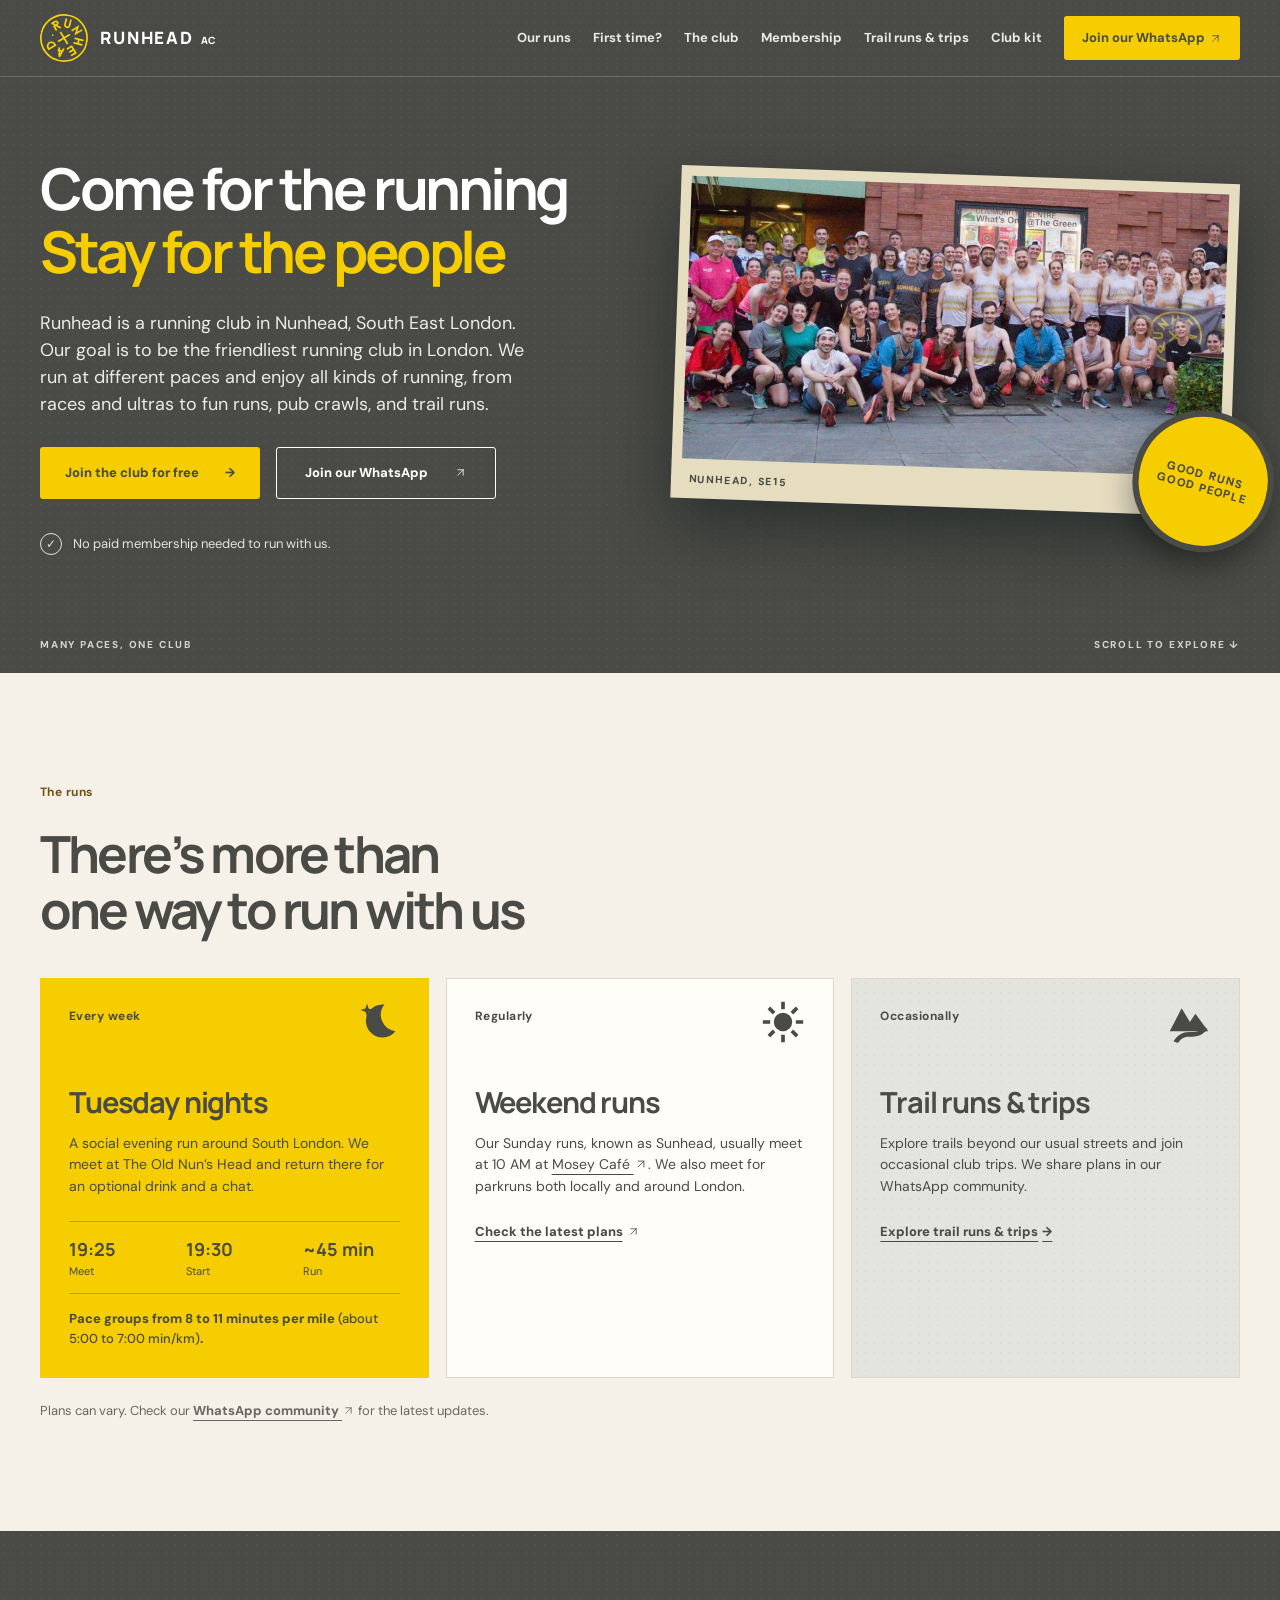
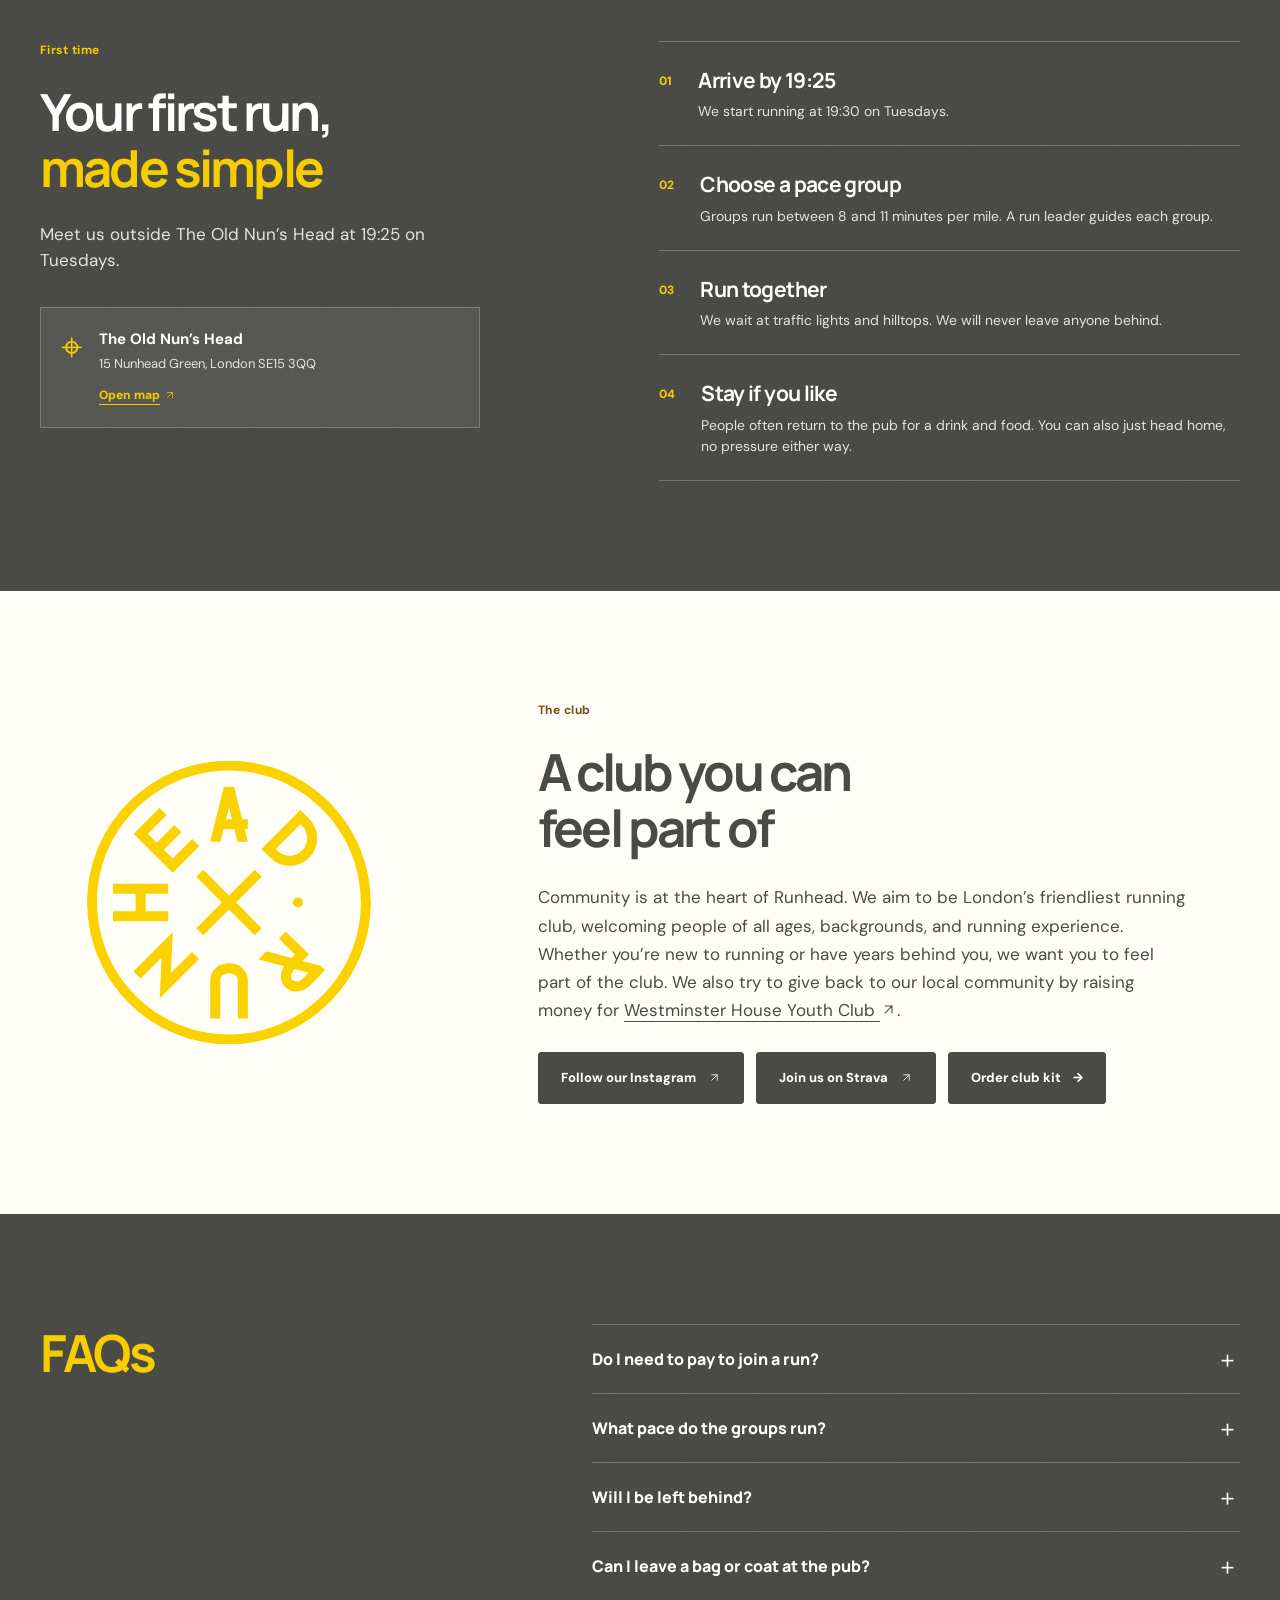
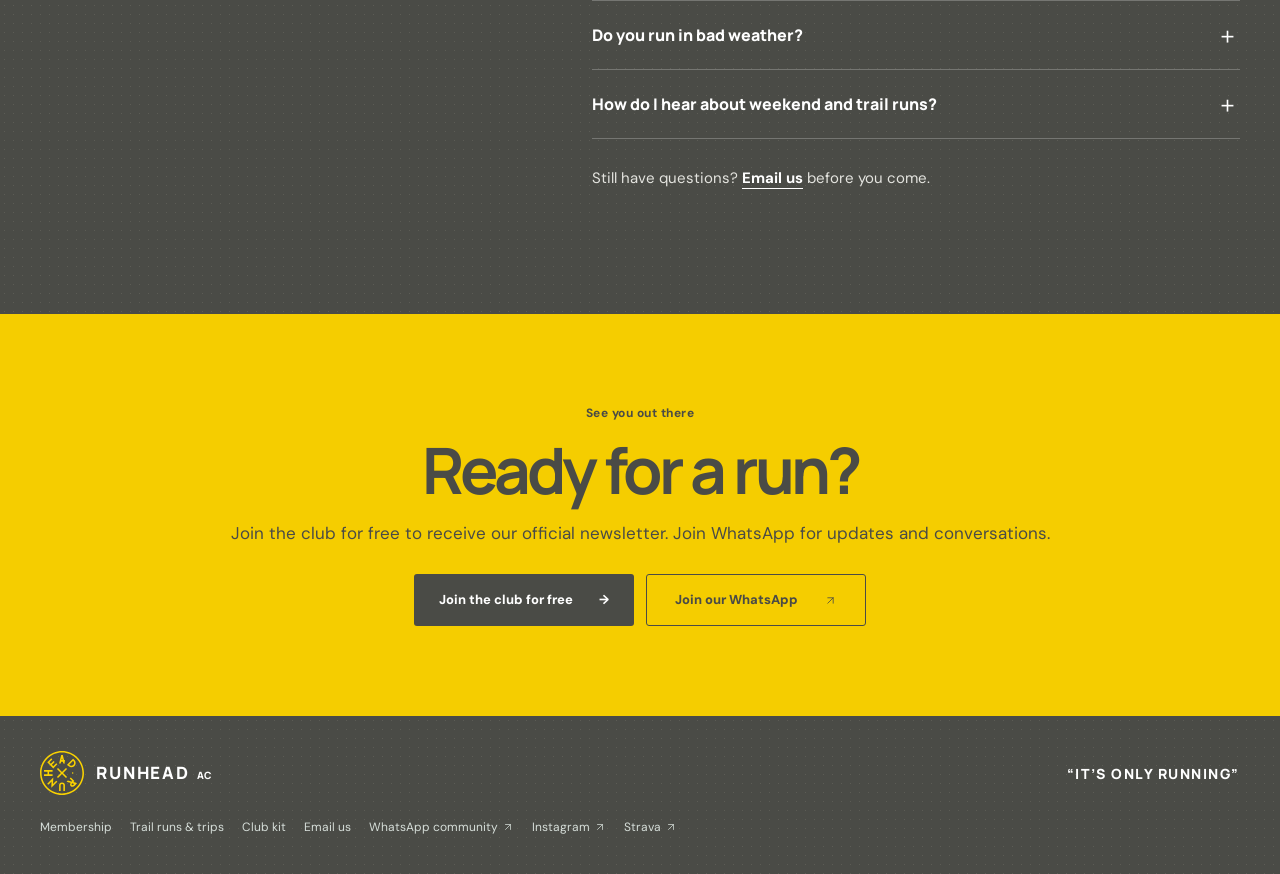
==== index.html @ 41f7053a "Refine club layout, logo and run details" ====
<!doctype html>
<html lang="en">
<head>
  <meta charset="utf-8">
  <meta name="viewport" content="width=device-width, initial-scale=1">
  <meta name="theme-color" content="#4a4b46">
  <meta name="description" content="Runhead is a community focused running club in Nunhead, South East London. Join our free Tuesday runs, weekend runs and trail outings.">
  <link rel="canonical" href="https://runheadac.com/">
  <meta property="og:type" content="website">
  <meta property="og:site_name" content="Runhead AC">
  <meta property="og:locale" content="en_GB">
  <meta property="og:title" content="Runhead AC | South East London&#x27;s friendliest run club based in Nunhead, SE15">
  <meta property="og:description" content="Runhead is a community focused running club in Nunhead, South East London. Join our free Tuesday runs, weekend runs and trail outings.">
  <meta property="og:url" content="https://runheadac.com/">
  <meta property="og:image" content="https://runheadac.com/assets/runhead-group-cropped.jpg">
  <meta property="og:image:type" content="image/jpeg">
  <meta property="og:image:width" content="934">
  <meta property="og:image:height" content="700">
  <meta property="og:image:alt" content="Runhead members gathered outside after a club run">
  <link rel="icon" href="assets/runhead-logo.svg" type="image/svg+xml">
  <title>Runhead AC | South East London&#x27;s friendliest run club based in Nunhead, SE15</title>
  <link rel="stylesheet" href="styles.css?v=20261106-brand-layout">
  <script type="application/ld+json">
{
  "@context": "https://schema.org",
  "@type": "SportsOrganization",
  "@id": "https://runheadac.com/#organization",
  "name": "Runhead AC",
  "url": "https://runheadac.com/",
  "logo": "https://runheadac.com/assets/runhead-logo.svg",
  "description": "A community running club based in Nunhead, South East London.",
  "sport": "Running",
  "email": "runhead.ac@gmail.com",
  "sameAs": [
    "https://www.instagram.com/runhead.ac/"
  ]
}
  </script>
</head>
<body>
  <a class="skip-link" href="#main">Skip to content</a>
  <header class="site-header">
    <div class="wrap header-inner">
      <a class="brand" href="#top" aria-label="Runhead AC, back to top"><img class="brand-logo" src="assets/runhead-logo.svg" width="414" height="414" alt=""><span class="brand-name">RUNHEAD <small>AC</small></span></a>
      <button class="menu-toggle" type="button" aria-expanded="false" aria-controls="site-nav">Menu <span aria-hidden="true">☰</span></button>
      <nav class="site-nav" id="site-nav" aria-label="Main navigation"><a href="#runs">Our runs</a><a href="#first-run">First time?</a><a href="#about">The club</a><a href="membership.html">Membership</a><a href="trips.html">Trail runs &amp; trips</a><a href="kit.html">Club kit</a><a class="nav-join" href="https://chat.whatsapp.com/BqRPLCBTQV6JIAlbYKexhO" target="_blank" rel="noopener noreferrer">Join our WhatsApp <svg class="external-arrow" viewBox="0 0 24 24" aria-hidden="true" focusable="false"><path d="M7 17 17 7M7 7h10v10"/></svg></a></nav>
    </div>
  </header>

  <main id="main" tabindex="-1">
    <section class="hero" id="top" aria-labelledby="hero-title">
      <div class="hero-grain" aria-hidden="true"></div>
      <div class="wrap hero-grid">
        <div class="hero-copy">

          <h1 id="hero-title">Come for the running<br><em>Stay for the people</em></h1>
          <p class="hero-intro">Runhead is a running club in Nunhead, South East London. Our goal is to be the friendliest running club in London. We run at different paces and enjoy all kinds of running, from races and ultras to fun runs, pub crawls, and trail runs.</p>
          <div class="hero-actions"><a class="button button-yellow" href="membership.html">Join the club for free <span aria-hidden="true">→</span></a><a class="button button-light-outline" href="https://chat.whatsapp.com/BqRPLCBTQV6JIAlbYKexhO" target="_blank" rel="noopener noreferrer">Join our WhatsApp <svg class="external-arrow" viewBox="0 0 24 24" aria-hidden="true" focusable="false"><path d="M7 17 17 7M7 7h10v10"/></svg></a></div>
          <div class="hero-note"><span class="note-icon" aria-hidden="true">✓</span><span>No paid membership needed to run with us.</span></div>
        </div>
        <div class="hero-visual">
          <div class="photo-frame"><img src="assets/runhead-group-cropped.jpg" alt="Runhead members gathered outside after a club run" width="934" height="700"><span class="photo-caption">NUNHEAD, SE15</span></div>
          <div class="round-stamp" aria-hidden="true"><span>GOOD RUNS<br>GOOD PEOPLE</span></div>
        </div>
      </div>
      <div class="hero-bottom wrap"><span>MANY PACES, ONE CLUB</span><span>SCROLL TO EXPLORE <span aria-hidden="true">↓</span></span></div>
    </section>

    <section class="runs section" id="runs" aria-labelledby="runs-title">
      <div class="wrap">
        <div class="section-heading"><div><p class="eyebrow dark-eyebrow section-label">The runs</p><h2 id="runs-title">There’s more than<br><em>one way to run with us</em></h2></div></div>
        <div class="run-grid">
          <article class="run-card regular" id="tuesday"><span class="card-number">Every week</span><div class="card-symbol" aria-hidden="true"><svg viewBox="0 0 48 48"><path d="M31 5A18 18 0 1 0 43 34a18 18 0 0 1-12-29Z"/><path d="m12 4 1.7 5.3L19 11l-5.3 1.7L12 18l-1.7-5.3L5 11l5.3-1.7Z"/></svg></div><h3>Tuesday nights</h3><p>A social evening run around South London. We meet at The Old Nun’s Head and return there for an optional drink and a chat.</p><div class="fact-grid"><div><strong>19:25</strong><span>Meet</span></div><div><strong>19:30</strong><span>Start</span></div><div><strong>~45 min</strong><span>Run</span></div></div><p class="card-detail">Pace groups from 8 to 11 minutes per mile <span>(about 5:00 to 7:00 min/km)</span>.</p></article>
          <article class="run-card occasional"><span class="card-number">Regularly</span><div class="card-symbol" aria-hidden="true"><svg viewBox="0 0 48 48"><circle cx="24" cy="24" r="10"/><path d="M22 2h4v8h-4zM22 38h4v8h-4zM2 22h8v4H2zM38 22h8v4h-8zM7.2 10l2.8-2.8 5.7 5.7-2.8 2.8zM32.3 35.1l2.8-2.8 5.7 5.7-2.8 2.8zM7.2 38l5.7-5.7 2.8 2.8-5.7 5.7zM32.3 12.9 38 7.2l2.8 2.8-5.7 5.7z"/></svg></div><h3>Weekend runs</h3><p>Our Sunday runs, known as Sunhead, usually meet at 10 AM at <a class="community-link" href="https://www.moseycafe.co.uk/" target="_blank" rel="noopener noreferrer">Mosey Café <svg class="external-arrow" viewBox="0 0 24 24" aria-hidden="true" focusable="false"><path d="M7 17 17 7M7 7h10v10"/></svg></a>. We also meet for parkruns both locally and around London.</p><a class="text-link dark-link" href="https://chat.whatsapp.com/BqRPLCBTQV6JIAlbYKexhO" target="_blank" rel="noopener noreferrer">Check the latest plans <svg class="external-arrow" viewBox="0 0 24 24" aria-hidden="true" focusable="false"><path d="M7 17 17 7M7 7h10v10"/></svg></a></article>
          <article class="run-card occasional trail"><span class="card-number">Occasionally</span><div class="card-symbol" aria-hidden="true"><svg viewBox="0 0 48 48"><path d="M3 34 16 9l9 15 6-9 14 19H3Z"/><path d="M7 45c5-7 10-10 17-10h4c5 0 9-2 13-6l3 3c-4 5-9 8-16 8h-4c-5 0-9 2-12 7Z"/></svg></div><h3>Trail runs &amp; trips</h3><p>Explore trails beyond our usual streets and join occasional club trips. We share plans in our WhatsApp community.</p><a class="text-link dark-link trips-card-link" href="trips.html">Explore trail runs &amp; trips <span aria-hidden="true">→</span></a></article>
        </div>
        <p class="runs-note">Plans can vary. Check our <a href="https://chat.whatsapp.com/BqRPLCBTQV6JIAlbYKexhO" target="_blank" rel="noopener noreferrer">WhatsApp community <svg class="external-arrow" viewBox="0 0 24 24" aria-hidden="true" focusable="false"><path d="M7 17 17 7M7 7h10v10"/></svg></a> for the latest updates.</p>
      </div>
    </section>

    <section class="first section" id="first-run" aria-labelledby="first-title">
      <div class="wrap first-grid">
        <div class="first-intro"><p class="eyebrow section-label">First time</p><h2 id="first-title">Your first run,<br><em>made simple</em></h2><p>Meet us outside The Old Nun’s Head at 19:25 on Tuesdays.</p><div class="place-card"><span class="place-pin" aria-hidden="true">⌖</span><div><strong>The Old Nun’s Head</strong><span>15 Nunhead Green, London SE15 3QQ</span><a href="https://www.google.com/maps/search/?api=1&query=The+Old+Nuns+Head+15+Nunhead+Green+London+SE15+3QQ" target="_blank" rel="noopener noreferrer">Open map <svg class="external-arrow" viewBox="0 0 24 24" aria-hidden="true" focusable="false"><path d="M7 17 17 7M7 7h10v10"/></svg></a></div></div></div>
        <div class="first-steps"><div class="step"><span>01</span><div><h3>Arrive by 19:25</h3><p>We start running at 19:30 on Tuesdays.</p></div></div><div class="step"><span>02</span><div><h3>Choose a pace group</h3><p>Groups run between 8 and 11 minutes per mile. A run leader guides each group.</p></div></div><div class="step"><span>03</span><div><h3>Run together</h3><p>We wait at traffic lights and hilltops. We will never leave anyone behind.</p></div></div><div class="step"><span>04</span><div><h3>Stay if you like</h3><p>People often return to the pub for a drink and food. You can also just head home, no pressure either way.</p></div></div></div>
      </div>
    </section>

    <section class="about section" id="about" aria-labelledby="about-title"><div class="wrap about-grid"><img class="about-logo" src="assets/runhead-logo.svg" width="414" height="414" alt="Runhead AC logo"><div><p class="eyebrow section-label">The club</p><h2 id="about-title">A club you can<br><em>feel part of</em></h2><p>Community is at the heart of Runhead. We aim to be London’s friendliest running club, welcoming people of all ages, backgrounds, and running experience. Whether you’re new to running or have years behind you, we want you to feel part of the club. We also try to give back to our local community by raising money for <a class="community-link" href="https://whyc.co.uk/" target="_blank" rel="noopener noreferrer">Westminster House Youth Club <svg class="external-arrow" viewBox="0 0 24 24" aria-hidden="true" focusable="false"><path d="M7 17 17 7M7 7h10v10"/></svg></a>.</p><div class="about-actions"><a class="button button-outline" href="https://www.instagram.com/runhead.ac/" target="_blank" rel="noopener noreferrer">Follow our Instagram <svg class="external-arrow" viewBox="0 0 24 24" aria-hidden="true" focusable="false"><path d="M7 17 17 7M7 7h10v10"/></svg></a><a class="button button-outline" href="https://www.strava.com/clubs/219664" target="_blank" rel="noopener noreferrer">Join us on Strava <svg class="external-arrow" viewBox="0 0 24 24" aria-hidden="true" focusable="false"><path d="M7 17 17 7M7 7h10v10"/></svg></a><a class="button button-outline" href="kit.html">Order club kit <span aria-hidden="true">→</span></a></div></div></div></section>

    <section class="faq section" aria-labelledby="faq-title"><div class="wrap faq-grid"><div><h2 id="faq-title">FAQs</h2></div><div class="faq-list"><details><summary>Do I need to pay to join a run?</summary><p>No. Club membership and all Runhead runs are free. <a href="membership.html">Join the club</a> to receive the official newsletter. Paid England Athletics registration is optional.</p></details><details><summary>What pace do the groups run?</summary><p>Our pace groups range from 8 to 11 minutes per mile, about 5:00 to 7:00 minutes per kilometre. Ask a run leader which group fits you.</p></details><details><summary>Will I be left behind?</summary><p>We have a no drop policy. We always wait at traffic lights and the top of big hills so everyone can catch their breath. Each group has a leader and normally a tailer to help keep everyone together and safe.</p></details><details><summary>Can I leave a bag or coat at the pub?</summary><p>You can leave a bag or coat at The Old Nun’s Head at your own risk. Keep valuables with you.</p></details><details><summary>Do you run in bad weather?</summary><p>Our runs usually continue in rain. The club does not run when there are weather warnings. Check the WhatsApp community for updates.</p></details><details><summary>How do I hear about weekend and trail runs?</summary><p>Dates and routes vary. The club shares plans in its WhatsApp community.</p></details><p class="faq-aside">Still have questions? <a href="mailto:runhead.ac@gmail.com">Email us</a> before you come.</p></div></div></section>

    <section class="join section" aria-labelledby="join-title"><div class="wrap join-inner"><p class="eyebrow dark-eyebrow">See you out there</p><h2 id="join-title">Ready for a run?</h2><p>Join the club for free to receive our official newsletter. Join WhatsApp for updates and conversations.</p><div class="join-actions"><a class="button button-dark" href="membership.html">Join the club for free <span aria-hidden="true">→</span></a><a class="button button-outline" href="https://chat.whatsapp.com/BqRPLCBTQV6JIAlbYKexhO" target="_blank" rel="noopener noreferrer">Join our WhatsApp <svg class="external-arrow" viewBox="0 0 24 24" aria-hidden="true" focusable="false"><path d="M7 17 17 7M7 7h10v10"/></svg></a></div></div></section>
  </main>
  <footer class="site-footer"><div class="wrap footer-inner"><div class="footer-brand"><a class="brand" href="#top" aria-label="Runhead AC, back to top"><img class="brand-logo" src="assets/runhead-logo.svg" width="414" height="414" alt=""><span class="brand-name">RUNHEAD <small>AC</small></span></a><p class="footer-motto">“It’s only running”</p></div><nav class="footer-links" aria-label="Footer"><a href="membership.html">Membership</a><a href="trips.html">Trail runs &amp; trips</a><a href="kit.html">Club kit</a><a href="mailto:runhead.ac@gmail.com">Email us</a><a href="https://chat.whatsapp.com/BqRPLCBTQV6JIAlbYKexhO" target="_blank" rel="noopener noreferrer">WhatsApp community <svg class="external-arrow" viewBox="0 0 24 24" aria-hidden="true" focusable="false"><path d="M7 17 17 7M7 7h10v10"/></svg></a><a href="https://www.instagram.com/runhead.ac/" target="_blank" rel="noopener noreferrer">Instagram <svg class="external-arrow" viewBox="0 0 24 24" aria-hidden="true" focusable="false"><path d="M7 17 17 7M7 7h10v10"/></svg></a><a href="https://www.strava.com/clubs/219664" target="_blank" rel="noopener noreferrer">Strava <svg class="external-arrow" viewBox="0 0 24 24" aria-hidden="true" focusable="false"><path d="M7 17 17 7M7 7h10v10"/></svg></a></nav></div></footer>
  <script src="script.js?v=20261026-logo-rotation"></script>
</body>
</html>
---- styles.css ----
@import url('https://fonts.googleapis.com/css2?family=DM+Sans:wght@400;500;600;700;800&family=Manrope:wght@400;500;600;700;800&display=swap');
:root{--ink:#4a4b46;--deep:#4a4b46;--cream:#f5f1e8;--paper:#fffdf7;--gold:#f5cd00;--muted:#666761;--line:#d9d8ce;--link-hover-underline:3px}*{box-sizing:border-box}html{scroll-behavior:smooth}body{margin:0;background:var(--cream);color:var(--ink);font-family:'DM Sans',Arial,sans-serif;line-height:1.5}a{color:inherit}button{font:inherit}.wrap{width:min(1200px,calc(100% - 64px));margin:auto}.skip-link{position:absolute;left:12px;top:-60px;background:var(--gold);padding:10px;z-index:20}.skip-link:focus{top:12px}.site-header{background:var(--deep);color:#fff;position:relative;z-index:5;border-bottom:1px solid #ffffff2b}.header-inner{height:76px;display:flex;align-items:center;justify-content:space-between}.brand{display:inline-flex;align-items:center;gap:12px;text-decoration:none;color:#fff}.brand-name{font-family:Manrope,Arial,sans-serif;font-size:17px;font-weight:800;letter-spacing:.11em;white-space:nowrap}.brand-name small{font-size:10px;letter-spacing:.04em;margin-left:2px}.site-nav{display:flex;align-items:center;gap:35px}.site-nav a{font-size:13px;font-weight:700;text-decoration:none;color:#e9ebe4}.site-nav a:hover,.site-nav a:focus-visible{color:var(--gold)}.site-nav .nav-join{background:var(--gold);color:var(--ink);padding:12px 18px;border-radius:3px}.site-nav .nav-join:hover{background:#ffe579;color:var(--ink)}.menu-toggle{display:none}.hero{position:relative;overflow:hidden;background:var(--deep);color:#fff}.hero-grain{background-image:radial-gradient(#b4b4a2 .7px,transparent .7px);position:absolute;inset:0;opacity:.17;background-size:9px 9px;pointer-events:none}.hero-grid{position:relative;display:grid;grid-template-columns:1.04fr .96fr;gap:4%;align-items:center;min-height:610px;padding-top:48px;padding-bottom:48px}.hero-copy{padding-bottom:22px}.eyebrow{font-size:11px;font-weight:800;letter-spacing:.18em;color:var(--gold);margin:0 0 24px;display:flex;align-items:center;gap:12px}.dot{width:8px;height:8px;background:var(--gold);border-radius:50%;display:inline-block}.hero h1,h2,h3{font-family:Manrope,Arial,sans-serif}.hero h1{font-size:clamp(48px,5.5vw,82px);line-height:1.08;letter-spacing:-.06em;margin:0 0 28px;max-width:720px}.hero h1 em,h2 em{font-style:normal;color:var(--gold)}.hero-intro{font-size:18px;max-width:490px;color:#ecece7;margin:0 0 29px}.hero-actions,.join-actions{display:flex;align-items:center;gap:25px;flex-wrap:wrap}.button{display:inline-flex;justify-content:center;align-items:center;gap:26px;padding:15px 22px;text-decoration:none;font-size:13px;font-weight:800;border-radius:3px;min-height:52px;transition:transform .15s,background .15s}.button:hover{transform:none}.button-yellow{background:var(--gold);color:var(--ink)}.button-yellow:hover{background:#ffe476}.text-link{font-size:13px;font-weight:800;color:#fff;text-decoration:none;border-bottom:1px solid #ffffff88;padding-bottom:4px}.text-link:hover{color:var(--gold)}.hero-note{display:flex;align-items:center;gap:11px;color:#e4e4df;font-size:13px;margin-top:34px}.note-icon{border:1px solid #e4e4df;border-radius:50%;width:22px;height:22px;display:grid;place-items:center;font-size:12px}.hero-visual{position:relative;padding:16px 16px 20px 0}.photo-frame{position:relative;background:#e6ddc1;transform:rotate(2deg);box-shadow:0 25px 60px #020b0d6c;padding:10px 10px 38px}.photo-frame img{display:block;width:100%;height:auto;aspect-ratio:1.9;object-fit:cover;object-position:center 65%}.photo-caption{position:absolute;bottom:11px;left:17px;font-size:10px;letter-spacing:.15em;font-weight:800;color:var(--ink)}.round-stamp{position:absolute;right:-22px;bottom:-23px;width:136px;height:136px;border-radius:50%;background:var(--gold);border:6px solid var(--deep);color:var(--ink);display:flex;flex-direction:column;align-items:center;justify-content:center;text-align:center;transform:rotate(12deg);box-shadow:0 12px 28px #0005}.round-stamp span{font-size:11px;line-height:1.2;letter-spacing:.1em;font-weight:800}.hero-bottom{position:relative;display:flex;justify-content:space-between;padding:0 0 21px;color:#d4d4cd;font-size:10px;font-weight:800;letter-spacing:.18em}.section{padding:110px 0}.runs{background:var(--cream)}.section-heading{display:flex;justify-content:space-between;align-items:end;gap:30px;margin-bottom:40px}.section-heading h2,.first h2,.faq h2,.about h2{font-size:clamp(37px,4vw,58px);line-height:1.1;letter-spacing:-.055em;margin:0}.section-heading h2 em,.faq h2 em{color:#aa7c15}.dark-eyebrow{color:#97721b}.section-heading>p{max-width:300px;margin:0 0 8px;color:var(--muted);font-size:15px}.run-grid{display:grid;grid-template-columns:repeat(3,minmax(0,1fr));gap:17px}.run-card{min-height:320px;padding:28px;background:var(--paper);border:1px solid var(--line);display:flex;flex-direction:column;position:relative}.run-card.regular{background:var(--gold);border-color:var(--gold)}.run-card.trail{background:#e4e4df}.card-number{font-size:10px;font-weight:800;letter-spacing:.17em}.card-symbol{position:absolute;right:28px;top:21px;font-size:43px;line-height:1;font-family:Arial,sans-serif;font-weight:400}.run-card h3{font-size:29px;line-height:1.1;letter-spacing:-.04em;margin:62px 0 14px}.run-card p{font-size:14px;line-height:1.55;margin:0;color:#4a4b46}.fact-grid{display:flex;border-top:1px solid #4a4b4655;border-bottom:1px solid #4a4b4655;margin:23px 0 15px;padding:14px 0;gap:20px}.fact-grid div{flex:1;display:flex;flex-direction:column}.fact-grid strong{font-family:Manrope,Arial,sans-serif;font-size:18px}.fact-grid span{font-size:11px}.run-card .card-detail{font-size:13px;font-weight:800;color:var(--ink)}.card-detail span{font-weight:500}.runs-note{font-size:13px;color:var(--muted);margin:23px 0 0}.runs-note a{font-weight:700}.first{background:var(--ink);color:#fff}.first-grid{display:grid;grid-template-columns:.9fr 1.1fr;gap:12%}.first h2 em,.about h2 em{color:var(--gold)}.first-intro>p:not(.eyebrow){font-size:17px;max-width:420px;color:#e4e4df;margin:27px 0 34px}.place-card{display:flex;gap:17px;background:#ffffff12;border:1px solid #ffffff38;padding:20px;max-width:440px}.place-pin{font-size:38px;line-height:1;color:var(--gold)}.place-card div{display:flex;flex-direction:column;gap:3px}.place-card strong{font-size:15px}.place-card div>span:not(.place-pin){color:#e4e4df;font-size:13px}.place-card a{color:var(--gold);font-size:12px;font-weight:800;margin-top:7px}.first-steps{border-top:1px solid #ffffff3d}.step{display:flex;gap:26px;padding:23px 0;border-bottom:1px solid #ffffff3d}.step>span{color:var(--gold);font-size:12px;font-weight:800;padding-top:7px}.step h3{font-size:21px;letter-spacing:-.03em;margin:0 0 5px}.step p{color:#e4e4df;margin:0;font-size:14px}.faq{background:var(--paper)}.faq-grid{display:grid;grid-template-columns:.8fr 1.2fr;gap:10%}.faq-aside{font-size:15px;color:var(--muted);margin-top:28px}.faq-aside a{font-weight:700;color:var(--ink)}.faq-list{border-top:1px solid var(--line)}.faq-list details{border-bottom:1px solid var(--line)}.faq-list summary{cursor:pointer;list-style:none;font-family:Manrope,Arial,sans-serif;font-weight:800;font-size:16px;padding:22px 34px 22px 0;position:relative}.faq-list summary::-webkit-details-marker{display:none}.faq-list summary:after{content:'+';position:absolute;right:5px;top:16px;font-size:26px;font-weight:400}.faq-list details[open] summary:after{content:'+';transform:rotate(45deg)}.faq-list details p{margin:0;padding:0 38px 22px 0;color:var(--muted);font-size:14px}.about{background:#4a4b46;color:#fff}.about-grid{display:grid;grid-template-columns:.7fr 1.3fr;align-items:center;gap:10%}.about-grid>div:last-child>p:not(.eyebrow){font-size:17px;line-height:1.65;color:#e4e4df;max-width:650px;margin:28px 0}.about-links{display:flex;gap:24px;flex-wrap:wrap}.about-links a{color:var(--gold);font-size:13px;font-weight:800;text-decoration:none;border-bottom:1px solid var(--gold);padding-bottom:4px}.join{background:var(--gold);text-align:center;padding:90px 0}.join-inner{display:flex;align-items:center;flex-direction:column}.join .eyebrow{margin-bottom:13px}.join h2{font-size:clamp(43px,5vw,66px);letter-spacing:-.06em;line-height:1.1;margin:0}.join p:not(.eyebrow){font-size:17px;margin:15px 0 28px}.join-actions{justify-content:center;gap:12px}.button-dark{background:var(--ink);color:#fff}.button-dark:hover{background:#5e5f59}.button-outline{border:1px solid var(--ink);color:var(--ink)}.button-outline:hover{background:#fff3b6}.site-footer{background:#4a4b46;color:#d6ded9;padding:35px 0}.footer-inner{display:flex;align-items:center;justify-content:space-between;gap:20px}.footer-inner p{font-size:12px}.footer-inner>div{display:flex;gap:18px}.footer-inner>div a{font-size:12px;text-decoration:none;color:#d6ded9}.footer-inner>div a:hover{color:var(--gold)}:focus-visible{outline:3px solid #f2ca43;outline-offset:4px}@media(max-width:900px){.wrap{width:min(100% - 40px,1200px)}.site-nav{gap:16px}.hero-grid{grid-template-columns:1fr;gap:30px;padding-top:55px}.hero-copy{padding:0}.hero-visual{max-width:670px;margin:0 auto 20px}.run-grid{grid-template-columns:1fr 1fr}.run-card.regular{grid-column:1/-1}.first-grid,.faq-grid{gap:6%}.footer-inner{flex-wrap:wrap}}@media(max-width:650px){.wrap{width:calc(100% - 36px)}.header-inner{height:66px}.menu-toggle{display:block;background:none;border:1px solid #ffffff67;color:#fff;padding:8px 10px;font-size:12px;font-weight:700}.menu-toggle span{margin-left:8px}.site-nav{display:none;position:absolute;top:66px;left:0;right:0;background:var(--deep);padding:20px 18px 24px;flex-direction:column;align-items:stretch;gap:0;border-top:1px solid #ffffff33}.site-nav.is-open{display:flex}.site-nav a{padding:12px 4px}.site-nav .nav-join{margin-top:8px;padding:12px}.hero-grid{padding-top:47px;padding-bottom:30px;min-height:0}.hero h1{font-size:clamp(43px,12vw,65px)}.hero-intro{font-size:16px}.hero-actions{gap:18px}.hero-visual{padding-right:10px}.round-stamp{width:101px;height:101px;right:-13px;bottom:-15px}.round-stamp span{font-size:8px}.hero-bottom{font-size:8px}.section{padding:74px 0}.section-heading{display:block}.section-heading>p{margin:20px 0 0}.run-grid,.first-grid,.faq-grid,.about-grid{grid-template-columns:1fr}.run-grid{gap:12px}.run-card.regular{grid-column:auto}.run-card{min-height:280px}.run-card h3{margin-top:50px}.first-grid,.faq-grid,.about-grid{gap:38px}.join{padding:70px 0}.join-actions{flex-direction:column;width:100%}.join-actions .button{width:100%;max-width:330px}.footer-inner{align-items:flex-start;flex-direction:column}.footer-inner>div{flex-wrap:wrap}.faq-list summary{font-size:15px}}@media(prefers-reduced-motion:reduce){html{scroll-behavior:auto}.button{transition:none}}



.brand-logo{display:block;width:48px;height:48px;object-fit:contain;flex:none}.about-logo{display:block;width:min(310px,75%);height:auto;margin:auto}.site-footer .brand-logo{width:44px;height:44px}@media(max-width:650px){.brand-logo{width:42px;height:42px}.about-logo{width:190px}}



.section-label{gap:10px}.section-index{display:inline-grid;place-items:center;width:34px;height:34px;border:2px solid var(--gold);border-radius:50%;color:var(--gold);font-family:Manrope,Arial,sans-serif;font-size:10px;letter-spacing:0;flex:none}.dark-eyebrow .section-index{color:var(--ink)}.card-number{display:inline-flex;align-items:center;gap:9px}.card-number::before{content:'';width:6px;height:6px;background:var(--gold);border-radius:50%;flex:none}.run-card.regular .card-number::before{background:var(--ink)}.faq .eyebrow::before{content:'';width:7px;height:7px;background:var(--gold);border-radius:50%;flex:none}

.footer-links{display:flex;justify-content:flex-start;gap:10px 18px;flex-wrap:wrap;max-width:570px}.footer-links a{font-size:12px;text-decoration:none;color:#d6ded9}.footer-links a:hover,.footer-links a:focus-visible,.footer-links a[aria-current="page"]{color:var(--gold)}
.inner-hero{background:var(--deep);color:#fff;padding:75px 0 85px}.inner-hero h1{font-family:Manrope,Arial,sans-serif;font-size:clamp(50px,7vw,90px);line-height:1.05;letter-spacing:-.06em;margin:0 0 14px}.inner-hero>div>p:last-child{color:#ecece7;font-size:18px;margin:0;max-width:650px}.inner-content{min-height:440px}.inner-grid{display:grid;grid-template-columns:1fr 1fr;gap:9%;align-items:start}.inner-grid h2{font-size:clamp(32px,3vw,46px);line-height:1.12;letter-spacing:-.05em;margin:0 0 20px}.inner-grid p:not(.eyebrow){font-size:17px;line-height:1.65;max-width:520px;margin:0 0 25px}.inner-grid .button{gap:20px}.dark-link{color:var(--ink);border-color:var(--ink)}.info-card{background:var(--paper);border:1px solid var(--line);padding:34px}.info-card .eyebrow{margin-bottom:24px}.inner-grid .info-note{font-size:13px;margin:22px 0 0;color:var(--muted)}.info-note a{font-weight:700}@media(max-width:900px){.footer-links{justify-content:flex-start}}@media(max-width:650px){.inner-hero{padding:55px 0 65px}.inner-hero>div>p:last-child{font-size:16px}.inner-grid{grid-template-columns:1fr;gap:40px}.info-card{padding:25px}.footer-links{justify-content:flex-start}}

.card-symbol svg{display:block;width:44px;height:44px;fill:currentColor}
.benefit-list{list-style:none;margin:0 0 20px;padding:0}.benefit-list li{position:relative;padding-left:21px;margin:0 0 10px;font-size:14px;line-height:1.5}.benefit-list li::before{content:'';position:absolute;left:0;top:.55em;width:7px;height:7px;border-radius:50%;background:#a47b00}.inner-grid p.info-note{font-size:13px;line-height:1.5;margin:17px 0 22px}

/* Shared texture matches the hero without covering text or controls. */
.site-header,.first,.about,.site-footer,.inner-hero{background-image:radial-gradient(circle,rgba(180,180,162,.17) .7px,transparent .7px);background-size:9px 9px}
.run-card.trail{background-image:radial-gradient(circle,rgba(74,75,70,.12) .7px,transparent .7px);background-size:9px 9px}
.footer-inner{flex-wrap:wrap}
.footer-inner .footer-brand{display:flex;align-items:center;justify-content:space-between;gap:20px;flex-wrap:nowrap;width:100%}
.footer-inner .footer-motto{color:#fff;font-size:14px;margin:0;text-align:right;white-space:nowrap}
.footer-links{flex:1;min-width:240px;max-width:none}
/* Darker labels retain contrast on cream and yellow backgrounds. */
.dark-eyebrow{color:#705313}
.section-heading h2 em,.faq h2 em{color:#856012}
.join .dark-eyebrow{color:var(--ink)}
a:focus-visible,button:focus-visible,summary:focus-visible{outline:3px solid var(--ink);outline-offset:4px}
.site-header :focus-visible,.hero :focus-visible,.first :focus-visible,.about :focus-visible,.site-footer :focus-visible,.inner-hero :focus-visible{outline-color:var(--gold)}
.site-nav a,.footer-links a,.about-links a,.text-link,.place-card a{min-height:24px;display:inline-flex;align-items:center}
#main:focus{outline:none}
@media(max-width:650px){.footer-inner .footer-brand{gap:12px}.site-footer .brand-name{font-size:14px;letter-spacing:.05em}.site-footer .brand-logo{width:36px;height:36px}.footer-inner .footer-motto{font-size:12px}.footer-links{min-width:0;flex:auto}.first h2{overflow-wrap:break-word}}
@media(prefers-reduced-motion:reduce){.button:hover{transform:none}}

.site-footer .footer-brand .brand{color:#fff}
.text-link,.place-card a,.site-nav .nav-join{gap:4px}

.footer-links a{gap:4px}

.button-light-outline{border:1px solid #fff;color:#fff}.button-light-outline:hover{background:#ffffff18}.hero-actions{gap:16px}.hero-actions .text-link{flex-basis:auto}

.footer-inner .footer-motto{text-transform:uppercase;font-family:Manrope,Arial,sans-serif;font-weight:800;letter-spacing:.11em}
@media(max-width:650px){.footer-inner .footer-motto{font-size:11px;letter-spacing:.04em}}

/* Short feedback animations for interactive controls. */
.button,.site-nav .nav-join{transition:background-color 160ms ease,color 160ms ease,transform 160ms ease}
.button-yellow:focus-visible,.site-nav .nav-join:focus-visible{background:#ffe476}
.site-nav .nav-join:focus-visible{color:var(--ink)}
.button-light-outline:focus-visible{background:#ffffff18}
.button-dark:focus-visible{background:#5e5f59}
.button-outline:focus-visible{background:#fff3b6}
.faq-list summary:after{transition:transform 160ms ease;transform-origin:center}
@media(prefers-reduced-motion:reduce){.button,.site-nav .nav-join,.faq-list summary:after{transition:none}}

/* Keep alternating backgrounds after moving the club before the FAQs. */
.about{background:var(--paper);color:var(--ink)}
.about h2 em{color:#856012}
.about .eyebrow{color:#705313}
.about .section-index{color:var(--ink)}
.about-grid>div:last-child>p:not(.eyebrow){color:var(--ink)}
.about-links a{color:#705313;border-color:currentColor}
.about :focus-visible{outline-color:var(--ink)}
.faq{background-image:radial-gradient(circle,rgba(180,180,162,.17) .7px,transparent .7px);background-color:var(--deep);color:#fff;background-size:9px 9px}
.faq .dark-eyebrow{color:var(--gold)}
.faq-list,.faq-list details{border-color:#ffffff3d}
.faq-list details p,.faq-aside{color:#e4e4df}
.faq-aside a{color:#fff}
.faq :focus-visible{outline-color:var(--gold)}
.about-logo{border-radius:50%}

/* Remove neutral grey pixels while preserving the original yellow logo. */


.hero-actions .button,.join-actions .button{width:220px;max-width:100%}
@media(max-width:650px){.hero-actions,.join-actions{flex-direction:column;align-items:center;width:100%}.hero-actions .button,.join-actions .button{width:100%;max-width:330px}}

.site-nav a{white-space:nowrap}
.header-inner{gap:28px}
@media(max-width:900px){
  .menu-toggle{display:block;background:none;border:1px solid #ffffff67;color:#fff;padding:8px 10px;font-size:12px;font-weight:700;flex:none}
  .menu-toggle span{margin-left:8px}
  .site-nav{display:none;position:absolute;top:76px;left:0;right:0;background:var(--deep);padding:20px 18px 24px;flex-direction:column;align-items:stretch;gap:0;border-top:1px solid #ffffff33}
  .site-nav.is-open{display:flex}
  .site-nav a{padding:12px 4px}
  .site-nav .nav-join{margin-top:8px;padding:12px}
}
@media(max-width:650px){.site-nav{top:66px}}

.runs .section-heading h2 em,.about h2 em{color:var(--ink)}
.about-links a{color:var(--ink);border-color:currentColor}

.club-trips{margin-top:80px;padding-top:64px;border-top:1px solid var(--line)}
.trips-intro{max-width:660px;margin-bottom:36px}
.trips-intro .eyebrow{margin-bottom:16px}
.trips-intro h3{font-size:clamp(30px,3.5vw,46px);line-height:1.15;letter-spacing:-.045em;margin:0 0 20px}
.trips-intro>p:last-child{font-size:17px;line-height:1.65;margin:0}
.trip-photos{display:grid;grid-template-columns:1fr 1fr;gap:32px;align-items:start}
.trip-photos figure{margin:0;padding:10px 10px 0;background:#e6ddc1;box-shadow:0 12px 25px #4a4b4618;transform:rotate(-1deg)}
.trip-photos figure:nth-child(2){transform:rotate(1deg)}
.trip-photos img{display:block;width:100%;height:auto;aspect-ratio:4/3;object-fit:cover}
.trip-photos figcaption{padding:14px 7px;font-size:11px;font-weight:800;letter-spacing:.15em}
.trips-note{font-size:14px;margin:32px 0 0;color:var(--ink)}
.trips-note a{font-weight:700;text-underline-offset:4px}
@media(max-width:650px){.club-trips{margin-top:48px;padding-top:42px}.trip-photos{grid-template-columns:1fr;gap:28px}.trips-intro{margin-bottom:28px}}

.run-card .text-link{align-self:flex-start;margin-top:24px;font-size:13px}

.trail-photo{margin:0;padding:10px 10px 0;background:#e6ddc1;box-shadow:0 12px 25px #4a4b4618;transform:rotate(1deg)}
.trail-photo img{display:block;width:100%;height:auto}
.trail-photo figcaption{padding:14px 7px;font-size:11px;font-weight:800;letter-spacing:.15em}

.trail-intro-grid{align-items:center}

/* The longer navigation uses the compact menu before links become crowded. */
@media(min-width:901px) and (max-width:1100px){
 .menu-toggle{display:block;background:none;border:1px solid #ffffff67;color:#fff;padding:8px 10px;font-size:12px;font-weight:700;flex:none}
 .menu-toggle span{margin-left:8px}
 .site-nav{display:none;position:absolute;top:76px;left:0;right:0;background:var(--deep);padding:20px 18px 24px;flex-direction:column;align-items:stretch;gap:0;border-top:1px solid #ffffff33}
 .site-nav.is-open{display:flex}
 .site-nav a{padding:12px 4px}
 .site-nav .nav-join{margin-top:8px;padding:12px}
}
@media(max-width:1100px){.site-nav.is-open{animation:menu-open 180ms ease-out both}}
@keyframes menu-open{from{opacity:0;transform:translateY(-8px)}to{opacity:1;transform:translateY(0)}}
@media(prefers-reduced-motion:reduce){.site-nav.is-open{animation:none}}

@media(min-width:1101px){.site-nav{gap:22px}}


.faq h2{color:var(--gold)}

/* Shared hover and keyboard-focus feedback. */
:where(.runs,.about,.inner-content) a:not(.button):is(:hover,:focus-visible){
 color:var(--ink);background-color:transparent;text-decoration:underline;text-decoration-thickness:var(--link-hover-underline);text-underline-offset:5px;border-bottom-color:currentColor;
}
:where(.site-header,.site-footer,.hero,.first,.faq,.inner-hero) a:not(.button):not(.brand):not(.nav-join):is(:hover,:focus-visible){
 color:var(--gold);text-decoration:underline;text-decoration-thickness:var(--link-hover-underline);text-underline-offset:5px;
}
.button-dark:is(:hover,:focus-visible){background:var(--gold);color:var(--ink)}
.button-light-outline:is(:hover,:focus-visible){background:#ffffff18;color:#fff;border-color:#fff}
.join .button-dark:is(:hover,:focus-visible){background:#5e5f59;color:#fff}
.menu-toggle:is(:hover,:focus-visible){background:var(--gold);color:var(--ink);border-color:var(--gold)}
:where(.runs,.about,.inner-content,.site-header,.site-footer,.hero,.first,.faq,.inner-hero) a:not(.brand),.menu-toggle{transition:color 160ms ease,background-color 160ms ease,border-color 160ms ease,transform 160ms ease}
@media(prefers-reduced-motion:reduce){
 :where(.runs,.about,.inner-content,.site-header,.site-footer,.hero,.first,.faq,.inner-hero) a:not(.brand),.menu-toggle{transition:none}
}

/* Use one underline instead of combining a border and text decoration. */
.text-link,.about-links a,.place-card a,.runs-note a,.info-note a,.faq-aside a{
 border-bottom:0;text-decoration-line:underline;text-decoration-thickness:1px;text-underline-offset:5px;
}
.text-link:is(:hover,:focus-visible),.about-links a:is(:hover,:focus-visible),.place-card a:is(:hover,:focus-visible),.runs-note a:is(:hover,:focus-visible),.info-note a:is(:hover,:focus-visible),.faq-aside a:is(:hover,:focus-visible){text-decoration-thickness:var(--link-hover-underline)}

/* Original secondary action on the yellow closing section. */
.join .button-outline{background:transparent;color:var(--ink);border-color:var(--ink)}
.join .button-outline:is(:hover,:focus-visible){background:#fff3b6;color:var(--ink);border-color:var(--ink)}

/* Keep opening actions left-aligned and centre every yellow closing section. */
.hero-actions{justify-content:flex-start;align-items:flex-start}
.join-actions{width:100%;justify-content:center;align-items:center}

/* Circular graphics settle upright in the reading area. */
.round-stamp{transform:none}
.brand-logo,.about-logo,.round-stamp{
 rotate:var(--scroll-rotation,0deg);
 transform-origin:center;
}
@media(prefers-reduced-motion:reduce){
 .brand-logo,.about-logo,.round-stamp{rotate:none}
}

/* Vector arrows use the link colour and cannot become emoji glyphs. */
.external-arrow{display:inline-block;width:1em;height:1em;flex:none;vertical-align:-.12em;fill:none;stroke:currentColor;stroke-width:1.5;stroke-linecap:round;stroke-linejoin:round}

/* Match the browser's exposed page canvas to the footer on mobile. */
html{background:var(--deep)}
body{background:var(--deep);min-height:100vh;min-height:100svh;display:flex;flex-direction:column}
main{background:var(--cream);flex:1}
.site-header,.site-footer{flex-shrink:0}

.about-actions{display:flex;flex-wrap:wrap;gap:12px}
.about-actions .button{max-width:100%;gap:12px}
.community-link{text-decoration-line:underline;text-decoration-thickness:1px;text-underline-offset:5px}

/* Filled secondary buttons on light content sections. */
:where(.about,.inner-content) .button-outline{background:var(--ink);color:#fff;border-color:var(--ink)}
:where(.about,.inner-content) .button-outline:is(:hover,:focus-visible){background:var(--gold);color:var(--ink);border-color:var(--ink)}

/* Simplified section labels. */
.eyebrow,.card-number{font-size:12px;font-weight:700;letter-spacing:.04em}
.dot,.card-number::before,.faq .eyebrow::before{display:none}

/* Balance the desktop headline and club photo. */
@media(min-width:901px){
 .hero h1{font-size:clamp(54px,4.5vw,66px)}
 .hero-grid{min-height:560px;padding-bottom:28px}
 .hero-visual{transform:translateY(-24px) scale(1.04);transform-origin:center}
}
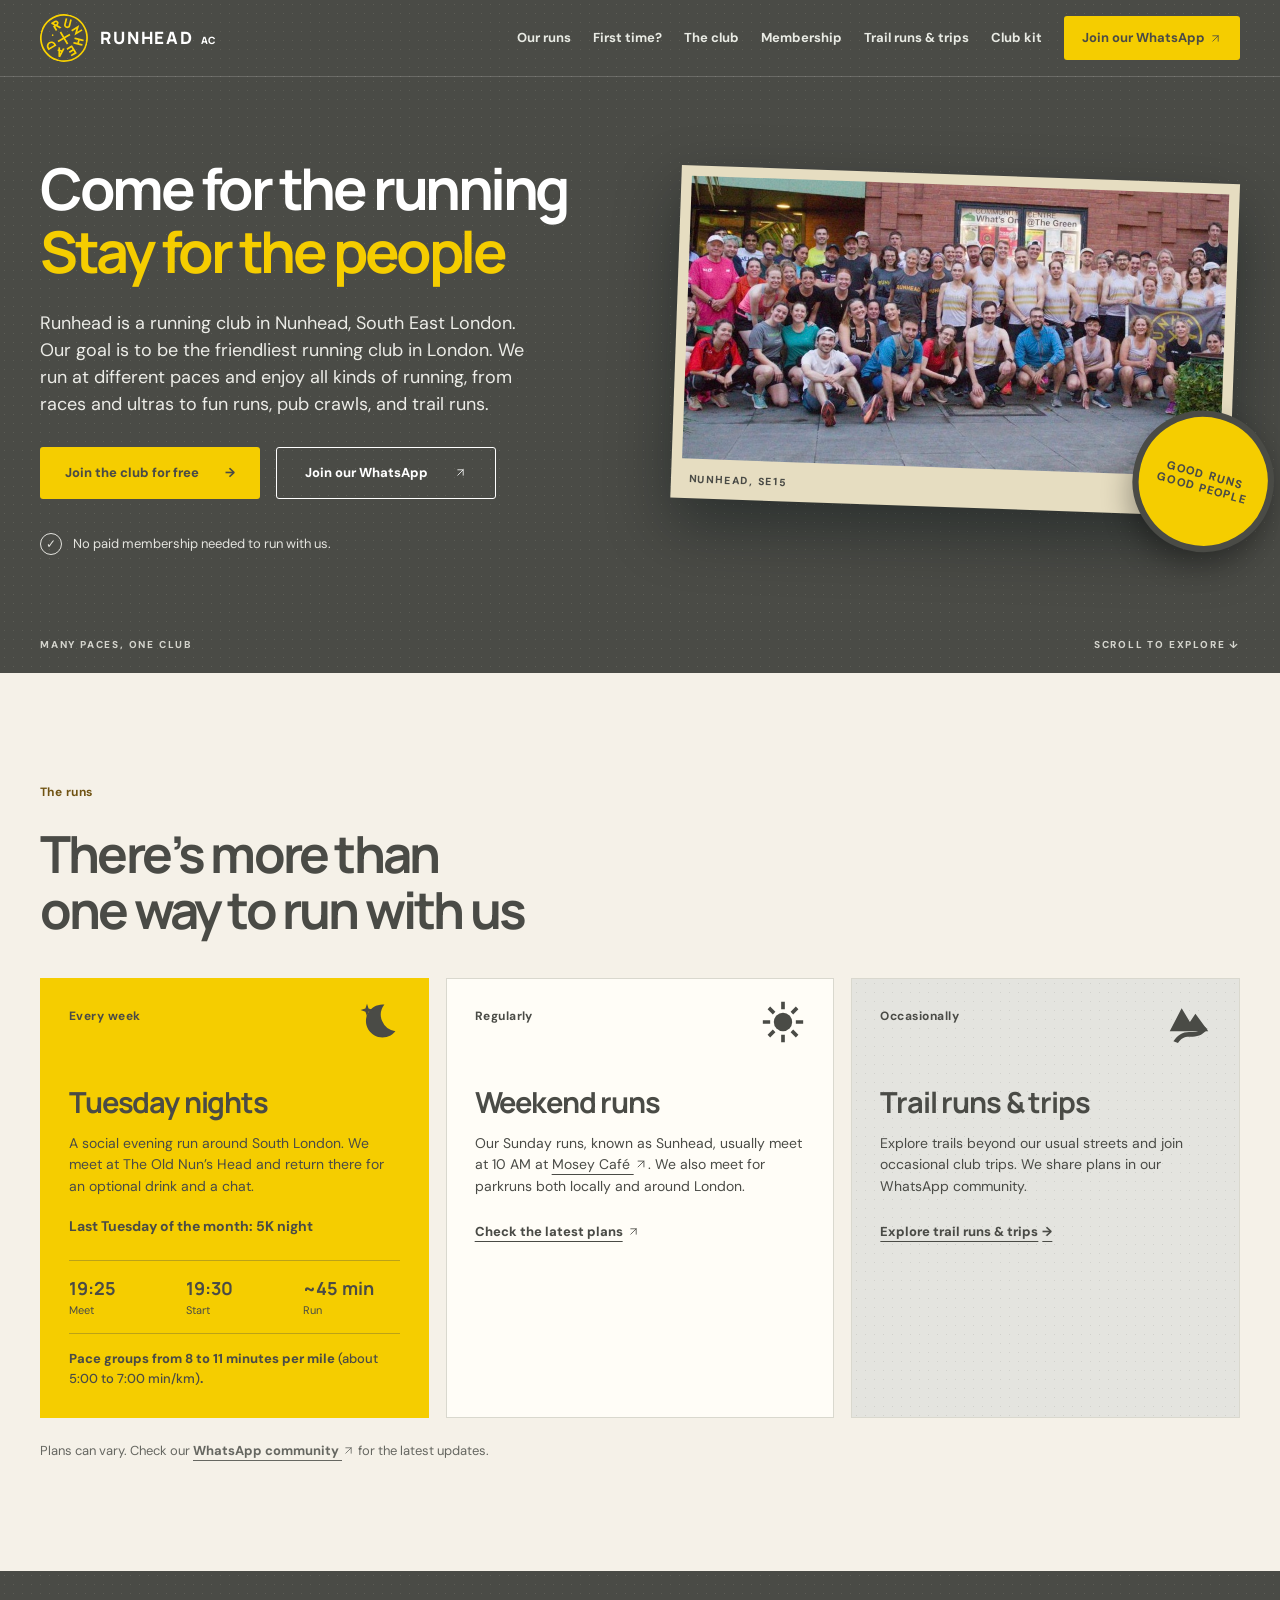
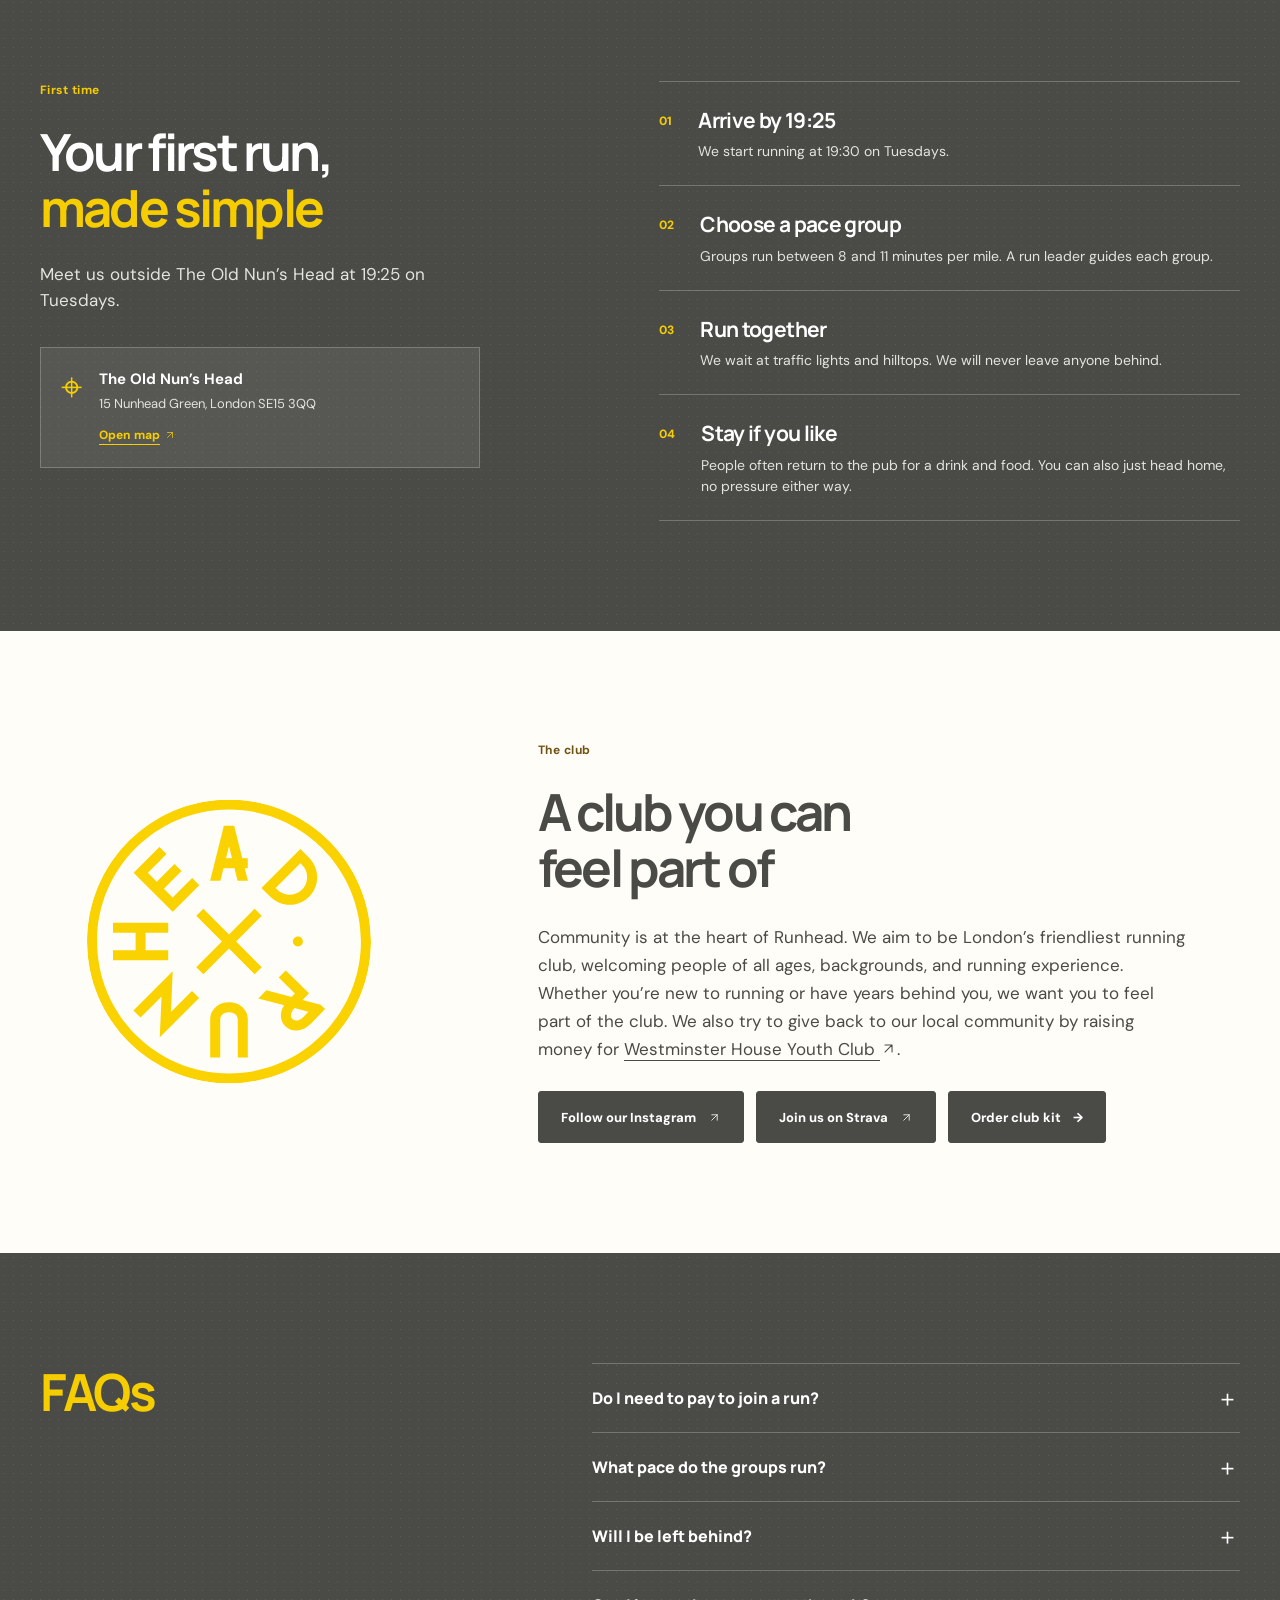
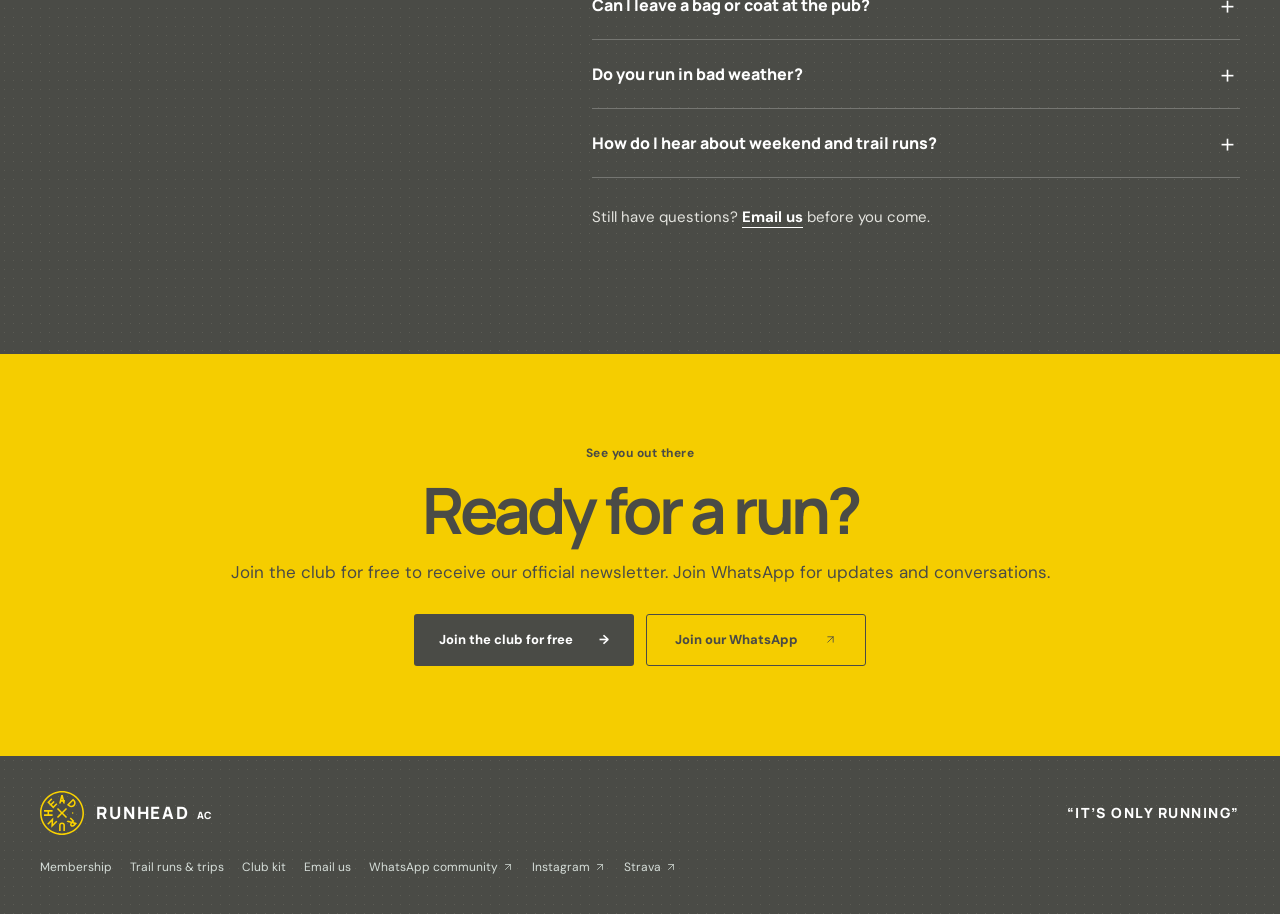
==== commit 950e2ce7: "Add monthly Tuesday 5K night" ====
--- a/index.html
+++ b/index.html
@@ -19,7 +19,7 @@
   <meta property="og:image:alt" content="Runhead members gathered outside after a club run">
   <link rel="icon" href="assets/runhead-logo.svg" type="image/svg+xml">
   <title>Runhead AC | South East London&#x27;s friendliest run club based in Nunhead, SE15</title>
-  <link rel="stylesheet" href="styles.css?v=20261106-brand-layout">
+  <link rel="stylesheet" href="styles.css?v=20261106-5k-night">
   <script type="application/ld+json">
 {
   "@context": "https://schema.org",
@@ -70,7 +70,7 @@
       <div class="wrap">
         <div class="section-heading"><div><p class="eyebrow dark-eyebrow section-label">The runs</p><h2 id="runs-title">There’s more than<br><em>one way to run with us</em></h2></div></div>
         <div class="run-grid">
-          <article class="run-card regular" id="tuesday"><span class="card-number">Every week</span><div class="card-symbol" aria-hidden="true"><svg viewBox="0 0 48 48"><path d="M31 5A18 18 0 1 0 43 34a18 18 0 0 1-12-29Z"/><path d="m12 4 1.7 5.3L19 11l-5.3 1.7L12 18l-1.7-5.3L5 11l5.3-1.7Z"/></svg></div><h3>Tuesday nights</h3><p>A social evening run around South London. We meet at The Old Nun’s Head and return there for an optional drink and a chat.</p><div class="fact-grid"><div><strong>19:25</strong><span>Meet</span></div><div><strong>19:30</strong><span>Start</span></div><div><strong>~45 min</strong><span>Run</span></div></div><p class="card-detail">Pace groups from 8 to 11 minutes per mile <span>(about 5:00 to 7:00 min/km)</span>.</p></article>
+          <article class="run-card regular" id="tuesday"><span class="card-number">Every week</span><div class="card-symbol" aria-hidden="true"><svg viewBox="0 0 48 48"><path d="M31 5A18 18 0 1 0 43 34a18 18 0 0 1-12-29Z"/><path d="m12 4 1.7 5.3L19 11l-5.3 1.7L12 18l-1.7-5.3L5 11l5.3-1.7Z"/></svg></div><h3>Tuesday nights</h3><p>A social evening run around South London. We meet at The Old Nun’s Head and return there for an optional drink and a chat.</p><p class="monthly-run-note"><strong>Last Tuesday of the month: 5K night</strong></p><div class="fact-grid"><div><strong>19:25</strong><span>Meet</span></div><div><strong>19:30</strong><span>Start</span></div><div><strong>~45 min</strong><span>Run</span></div></div><p class="card-detail">Pace groups from 8 to 11 minutes per mile <span>(about 5:00 to 7:00 min/km)</span>.</p></article>
           <article class="run-card occasional"><span class="card-number">Regularly</span><div class="card-symbol" aria-hidden="true"><svg viewBox="0 0 48 48"><circle cx="24" cy="24" r="10"/><path d="M22 2h4v8h-4zM22 38h4v8h-4zM2 22h8v4H2zM38 22h8v4h-8zM7.2 10l2.8-2.8 5.7 5.7-2.8 2.8zM32.3 35.1l2.8-2.8 5.7 5.7-2.8 2.8zM7.2 38l5.7-5.7 2.8 2.8-5.7 5.7zM32.3 12.9 38 7.2l2.8 2.8-5.7 5.7z"/></svg></div><h3>Weekend runs</h3><p>Our Sunday runs, known as Sunhead, usually meet at 10 AM at <a class="community-link" href="https://www.moseycafe.co.uk/" target="_blank" rel="noopener noreferrer">Mosey Café <svg class="external-arrow" viewBox="0 0 24 24" aria-hidden="true" focusable="false"><path d="M7 17 17 7M7 7h10v10"/></svg></a>. We also meet for parkruns both locally and around London.</p><a class="text-link dark-link" href="https://chat.whatsapp.com/BqRPLCBTQV6JIAlbYKexhO" target="_blank" rel="noopener noreferrer">Check the latest plans <svg class="external-arrow" viewBox="0 0 24 24" aria-hidden="true" focusable="false"><path d="M7 17 17 7M7 7h10v10"/></svg></a></article>
           <article class="run-card occasional trail"><span class="card-number">Occasionally</span><div class="card-symbol" aria-hidden="true"><svg viewBox="0 0 48 48"><path d="M3 34 16 9l9 15 6-9 14 19H3Z"/><path d="M7 45c5-7 10-10 17-10h4c5 0 9-2 13-6l3 3c-4 5-9 8-16 8h-4c-5 0-9 2-12 7Z"/></svg></div><h3>Trail runs &amp; trips</h3><p>Explore trails beyond our usual streets and join occasional club trips. We share plans in our WhatsApp community.</p><a class="text-link dark-link trips-card-link" href="trips.html">Explore trail runs &amp; trips <span aria-hidden="true">→</span></a></article>
         </div>
--- a/styles.css
+++ b/styles.css
@@ -197,3 +197,5 @@
  .hero-grid{min-height:560px;padding-bottom:28px}
  .hero-visual{transform:translateY(-24px) scale(1.04);transform-origin:center}
 }
+
+.run-card .monthly-run-note{margin-top:18px;font-size:14px;line-height:1.55}
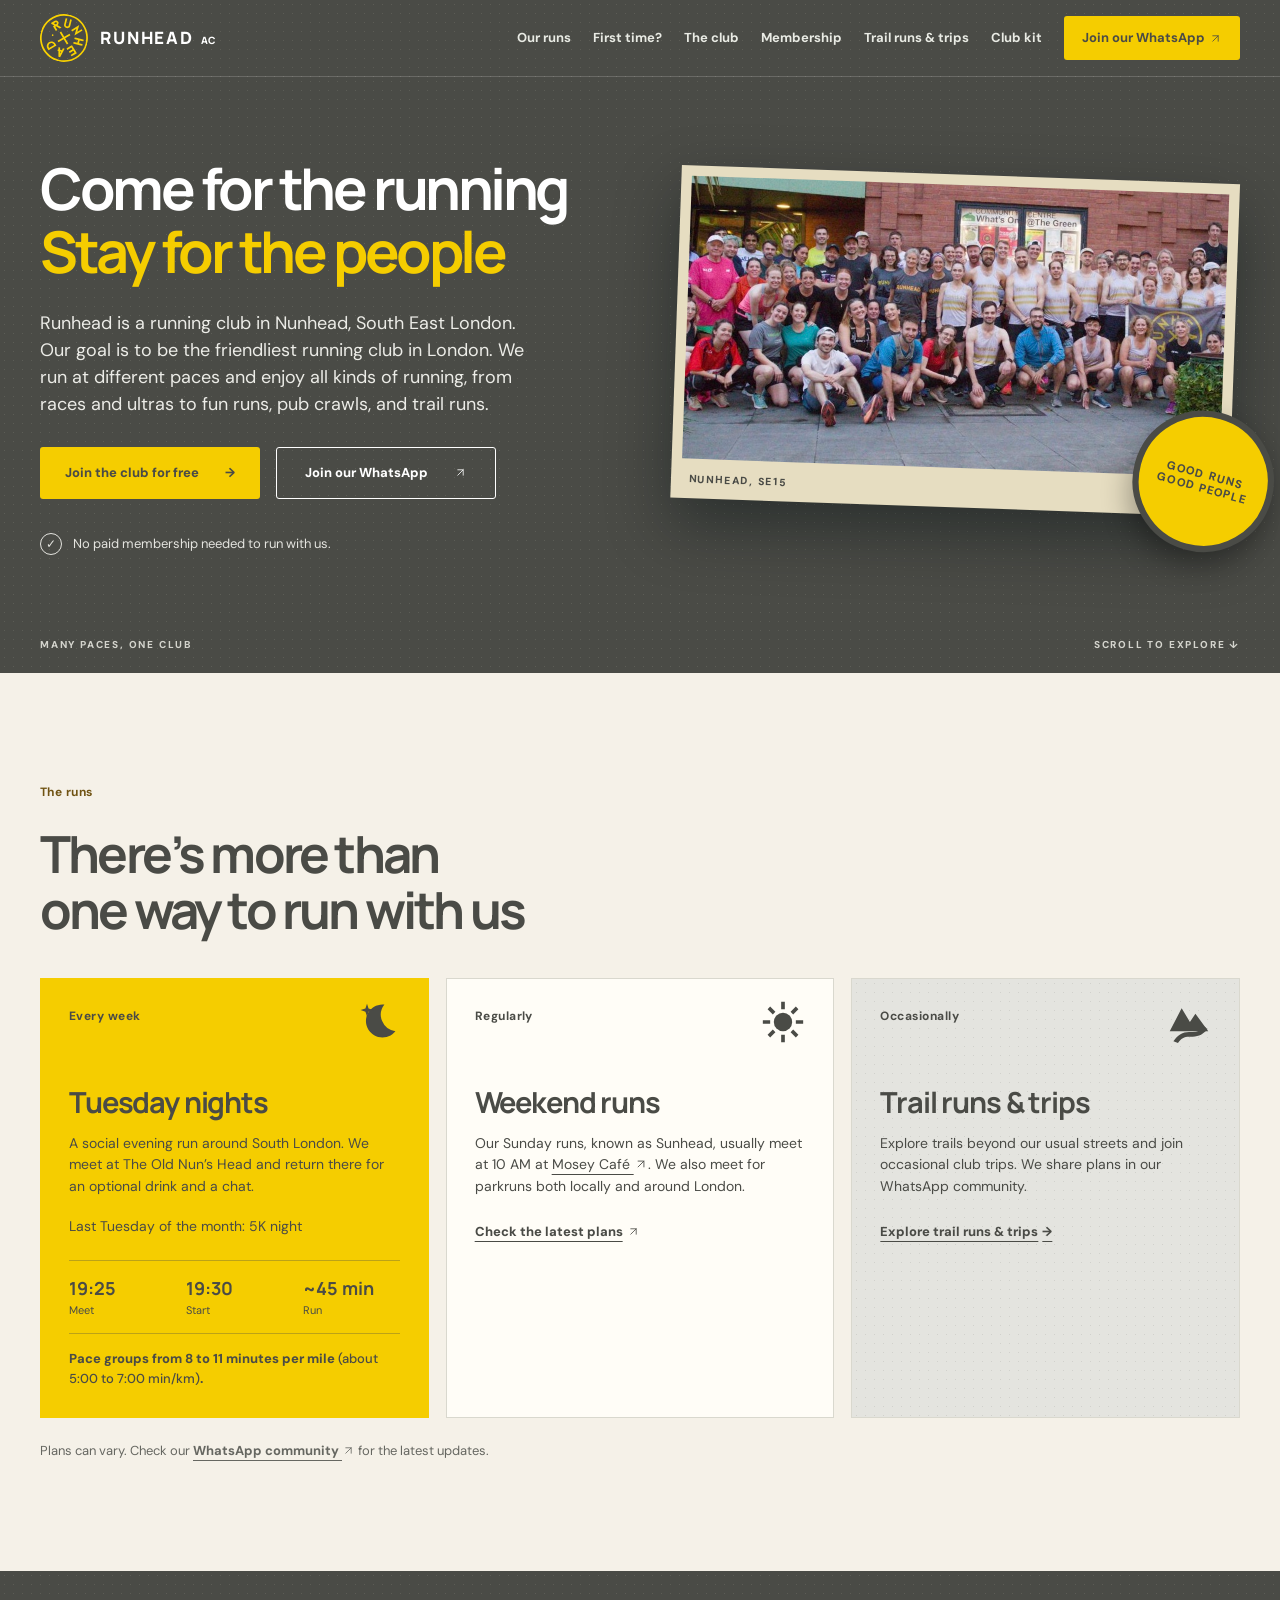
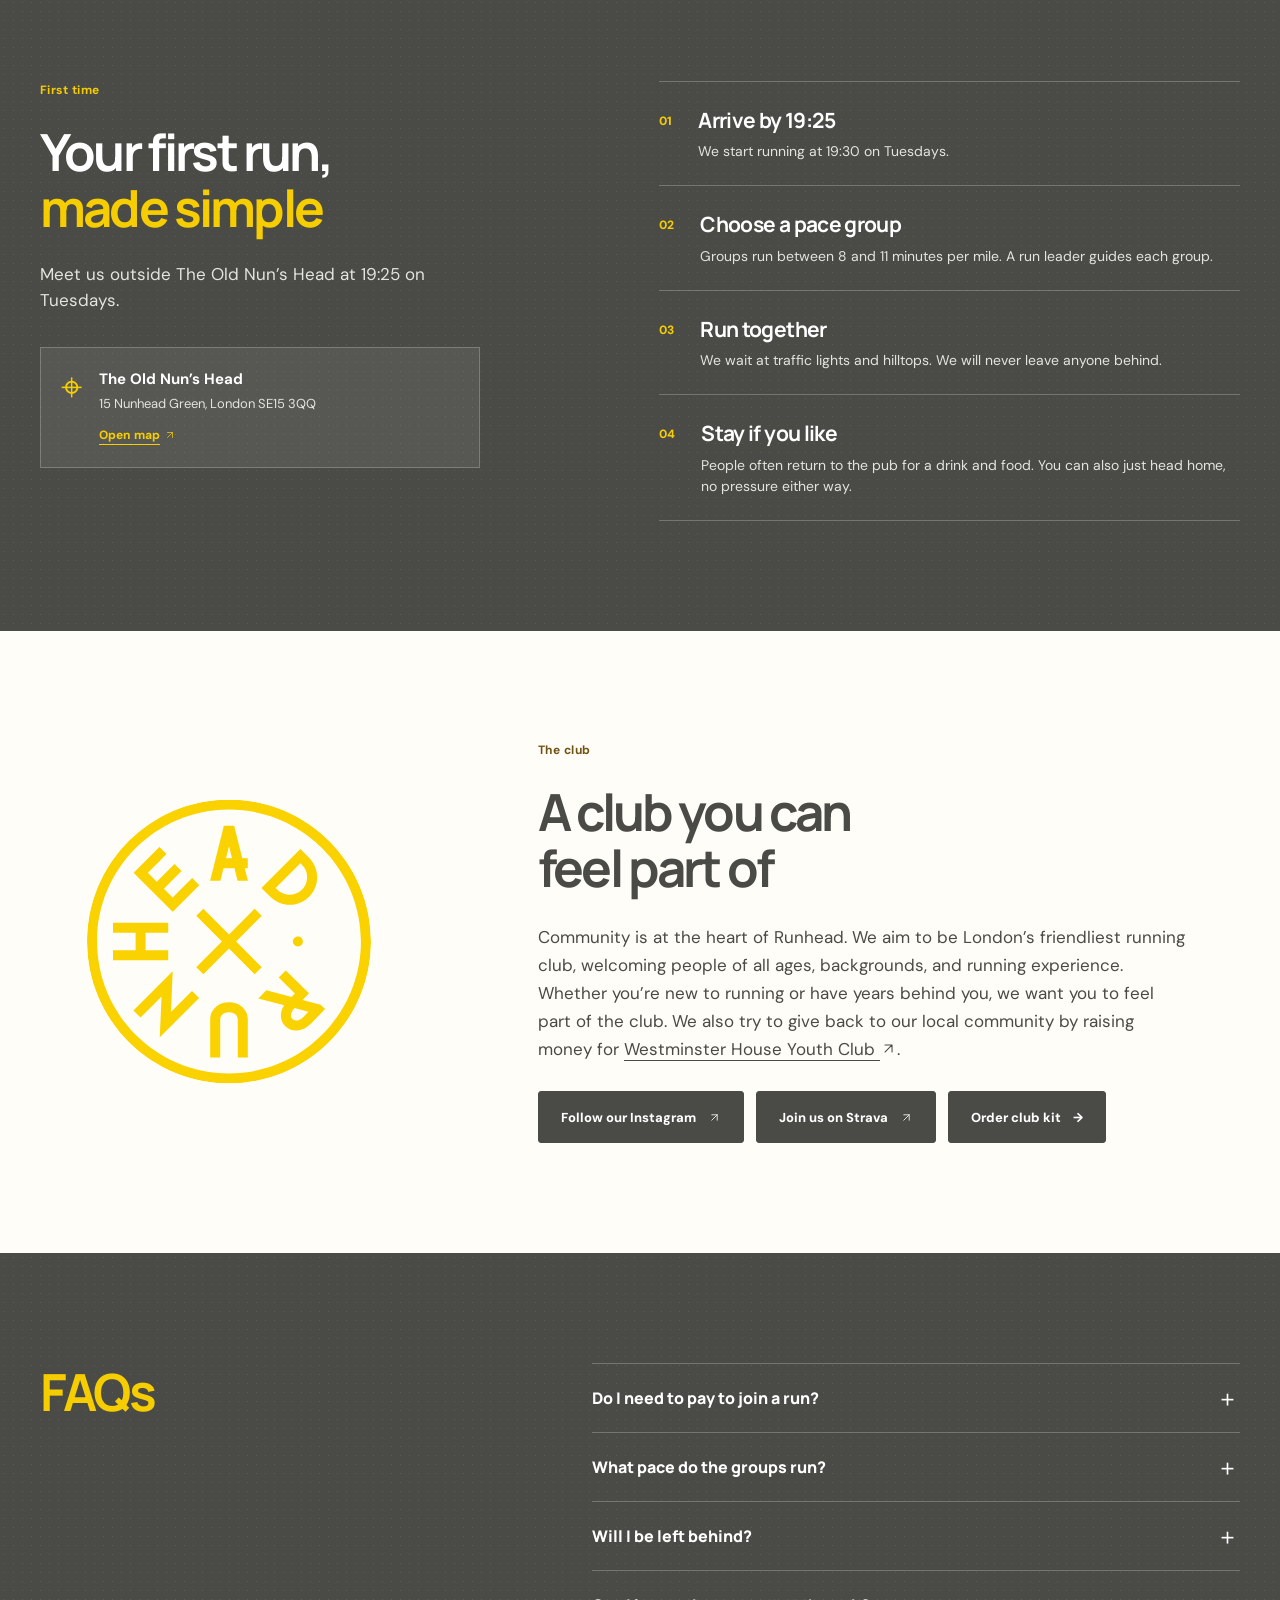
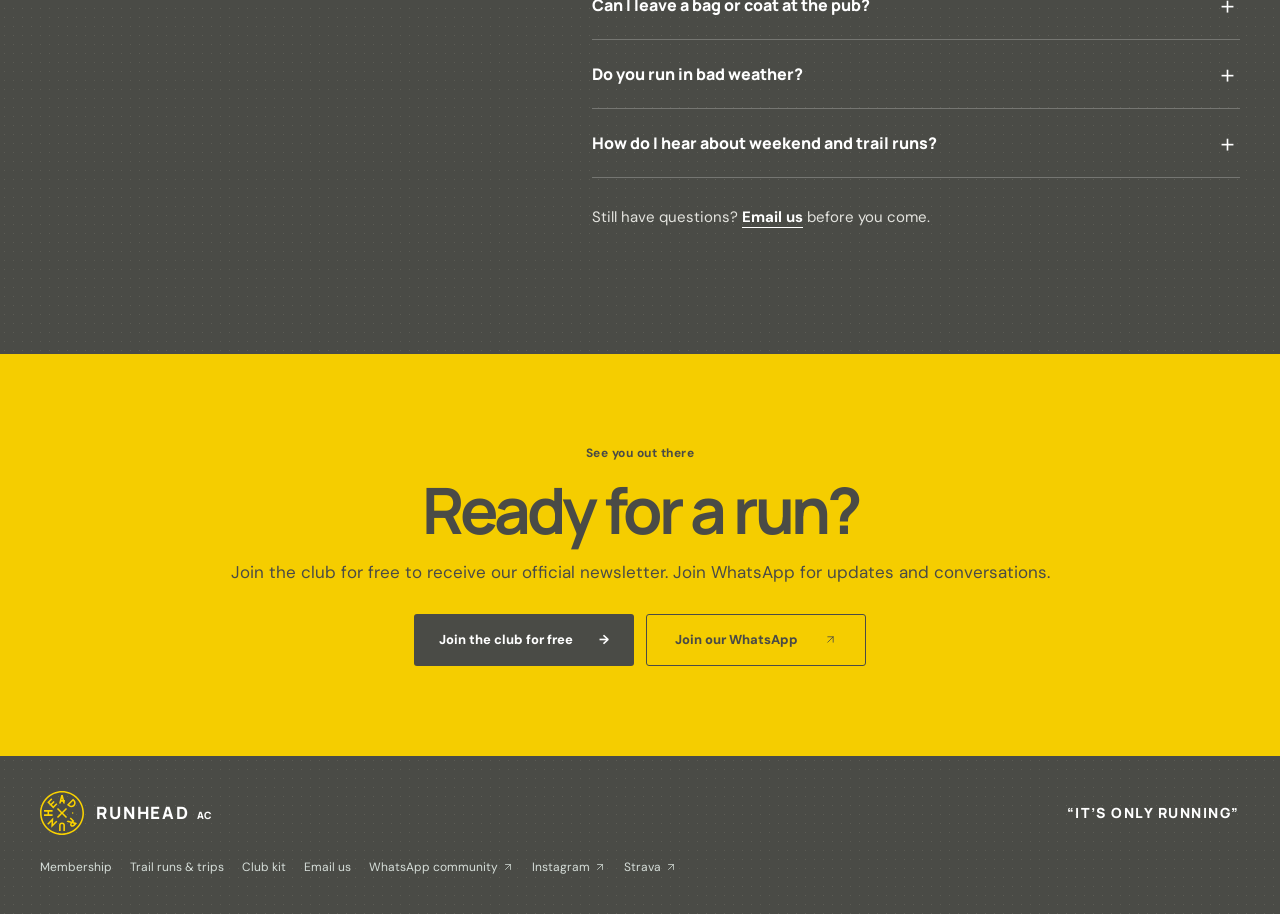
==== commit 624e3a91: "Use normal weight for monthly 5K note" ====
--- a/index.html
+++ b/index.html
@@ -70,7 +70,7 @@
       <div class="wrap">
         <div class="section-heading"><div><p class="eyebrow dark-eyebrow section-label">The runs</p><h2 id="runs-title">There’s more than<br><em>one way to run with us</em></h2></div></div>
         <div class="run-grid">
-          <article class="run-card regular" id="tuesday"><span class="card-number">Every week</span><div class="card-symbol" aria-hidden="true"><svg viewBox="0 0 48 48"><path d="M31 5A18 18 0 1 0 43 34a18 18 0 0 1-12-29Z"/><path d="m12 4 1.7 5.3L19 11l-5.3 1.7L12 18l-1.7-5.3L5 11l5.3-1.7Z"/></svg></div><h3>Tuesday nights</h3><p>A social evening run around South London. We meet at The Old Nun’s Head and return there for an optional drink and a chat.</p><p class="monthly-run-note"><strong>Last Tuesday of the month: 5K night</strong></p><div class="fact-grid"><div><strong>19:25</strong><span>Meet</span></div><div><strong>19:30</strong><span>Start</span></div><div><strong>~45 min</strong><span>Run</span></div></div><p class="card-detail">Pace groups from 8 to 11 minutes per mile <span>(about 5:00 to 7:00 min/km)</span>.</p></article>
+          <article class="run-card regular" id="tuesday"><span class="card-number">Every week</span><div class="card-symbol" aria-hidden="true"><svg viewBox="0 0 48 48"><path d="M31 5A18 18 0 1 0 43 34a18 18 0 0 1-12-29Z"/><path d="m12 4 1.7 5.3L19 11l-5.3 1.7L12 18l-1.7-5.3L5 11l5.3-1.7Z"/></svg></div><h3>Tuesday nights</h3><p>A social evening run around South London. We meet at The Old Nun’s Head and return there for an optional drink and a chat.</p><p class="monthly-run-note">Last Tuesday of the month: 5K night</p><div class="fact-grid"><div><strong>19:25</strong><span>Meet</span></div><div><strong>19:30</strong><span>Start</span></div><div><strong>~45 min</strong><span>Run</span></div></div><p class="card-detail">Pace groups from 8 to 11 minutes per mile <span>(about 5:00 to 7:00 min/km)</span>.</p></article>
           <article class="run-card occasional"><span class="card-number">Regularly</span><div class="card-symbol" aria-hidden="true"><svg viewBox="0 0 48 48"><circle cx="24" cy="24" r="10"/><path d="M22 2h4v8h-4zM22 38h4v8h-4zM2 22h8v4H2zM38 22h8v4h-8zM7.2 10l2.8-2.8 5.7 5.7-2.8 2.8zM32.3 35.1l2.8-2.8 5.7 5.7-2.8 2.8zM7.2 38l5.7-5.7 2.8 2.8-5.7 5.7zM32.3 12.9 38 7.2l2.8 2.8-5.7 5.7z"/></svg></div><h3>Weekend runs</h3><p>Our Sunday runs, known as Sunhead, usually meet at 10 AM at <a class="community-link" href="https://www.moseycafe.co.uk/" target="_blank" rel="noopener noreferrer">Mosey Café <svg class="external-arrow" viewBox="0 0 24 24" aria-hidden="true" focusable="false"><path d="M7 17 17 7M7 7h10v10"/></svg></a>. We also meet for parkruns both locally and around London.</p><a class="text-link dark-link" href="https://chat.whatsapp.com/BqRPLCBTQV6JIAlbYKexhO" target="_blank" rel="noopener noreferrer">Check the latest plans <svg class="external-arrow" viewBox="0 0 24 24" aria-hidden="true" focusable="false"><path d="M7 17 17 7M7 7h10v10"/></svg></a></article>
           <article class="run-card occasional trail"><span class="card-number">Occasionally</span><div class="card-symbol" aria-hidden="true"><svg viewBox="0 0 48 48"><path d="M3 34 16 9l9 15 6-9 14 19H3Z"/><path d="M7 45c5-7 10-10 17-10h4c5 0 9-2 13-6l3 3c-4 5-9 8-16 8h-4c-5 0-9 2-12 7Z"/></svg></div><h3>Trail runs &amp; trips</h3><p>Explore trails beyond our usual streets and join occasional club trips. We share plans in our WhatsApp community.</p><a class="text-link dark-link trips-card-link" href="trips.html">Explore trail runs &amp; trips <span aria-hidden="true">→</span></a></article>
         </div>
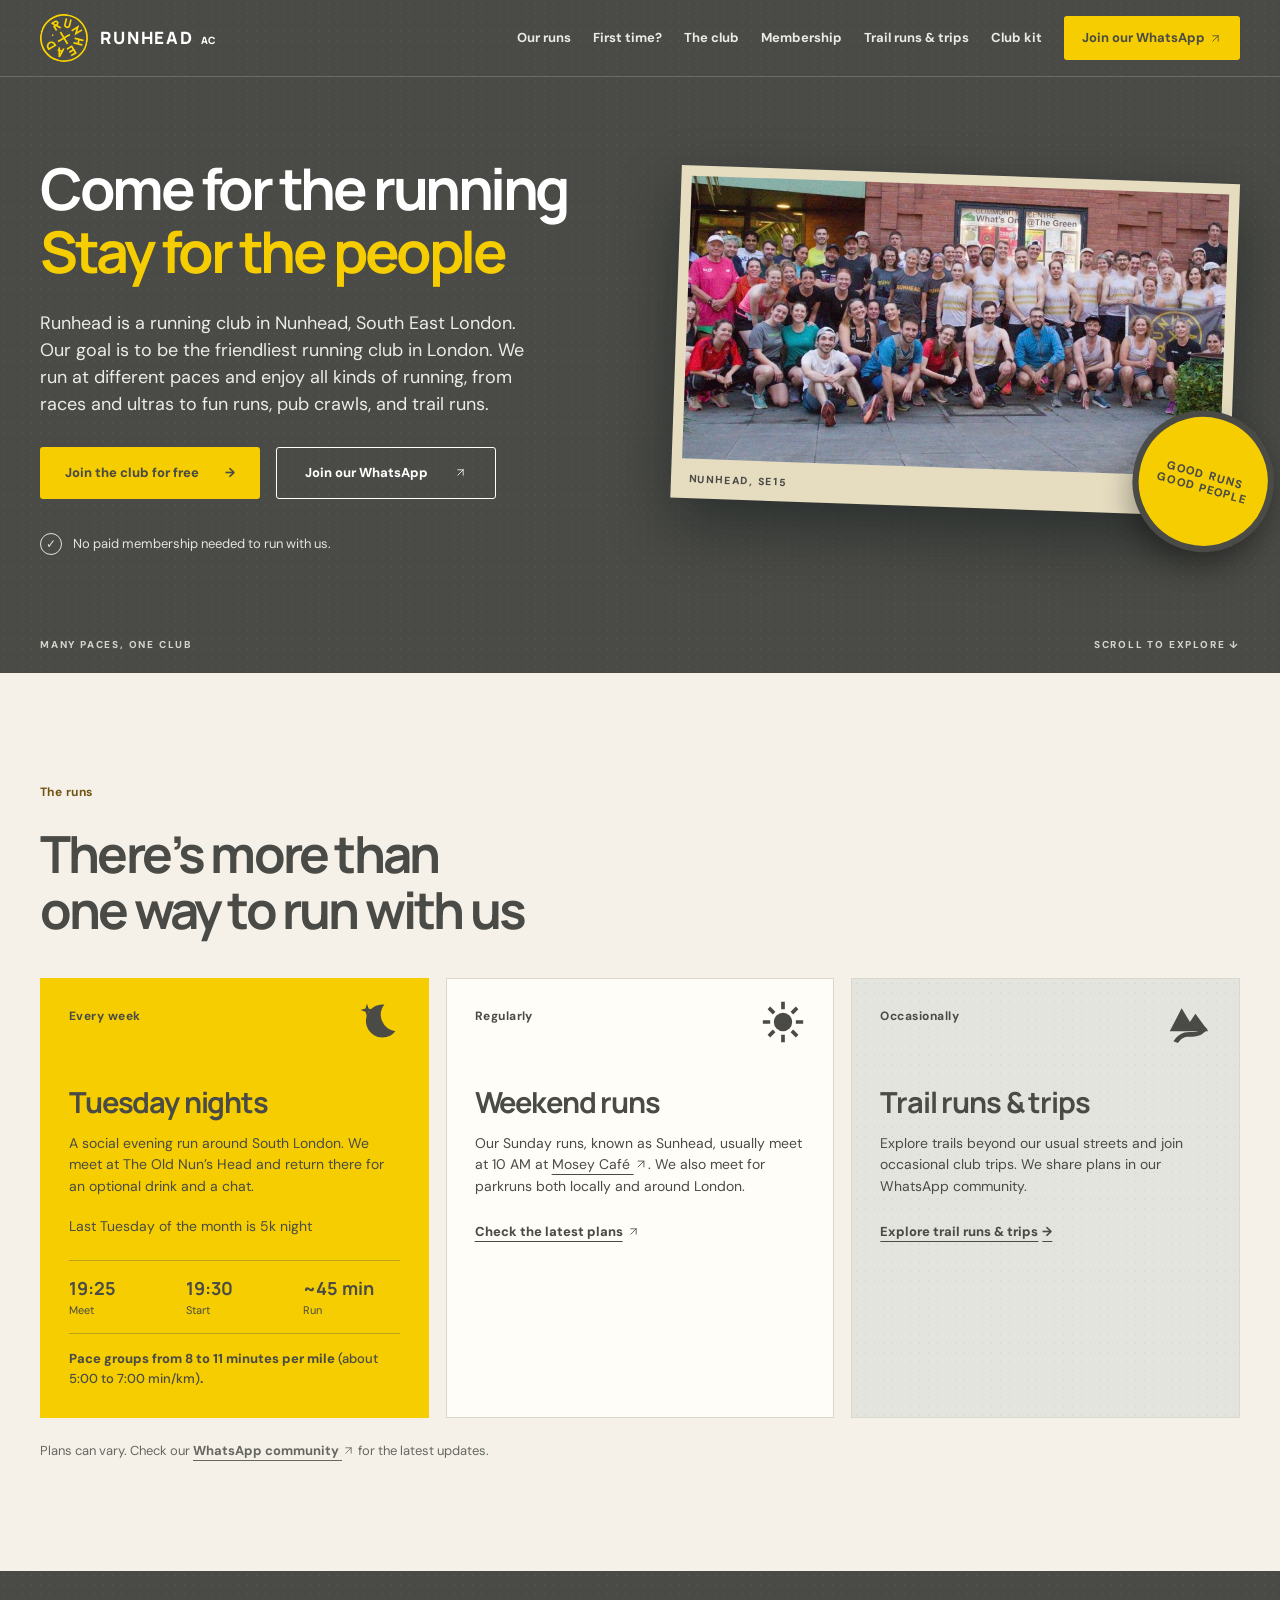
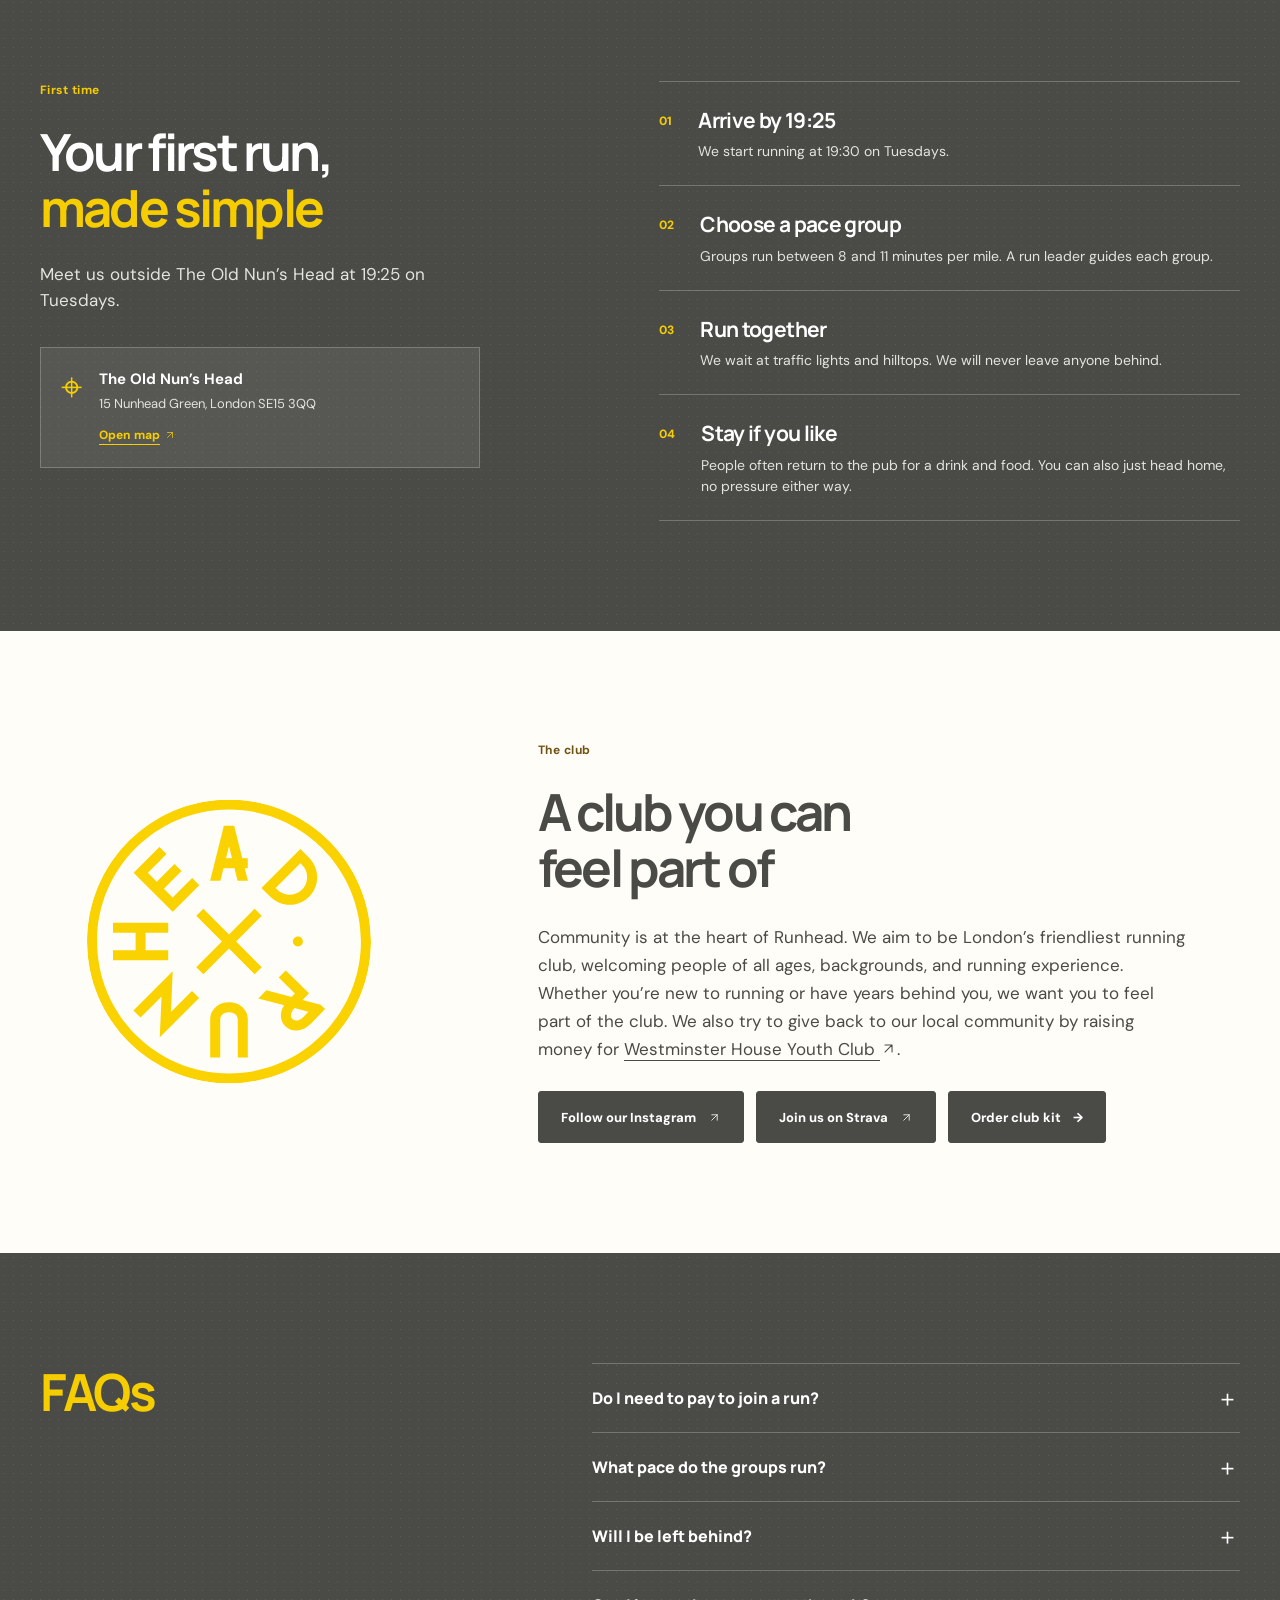
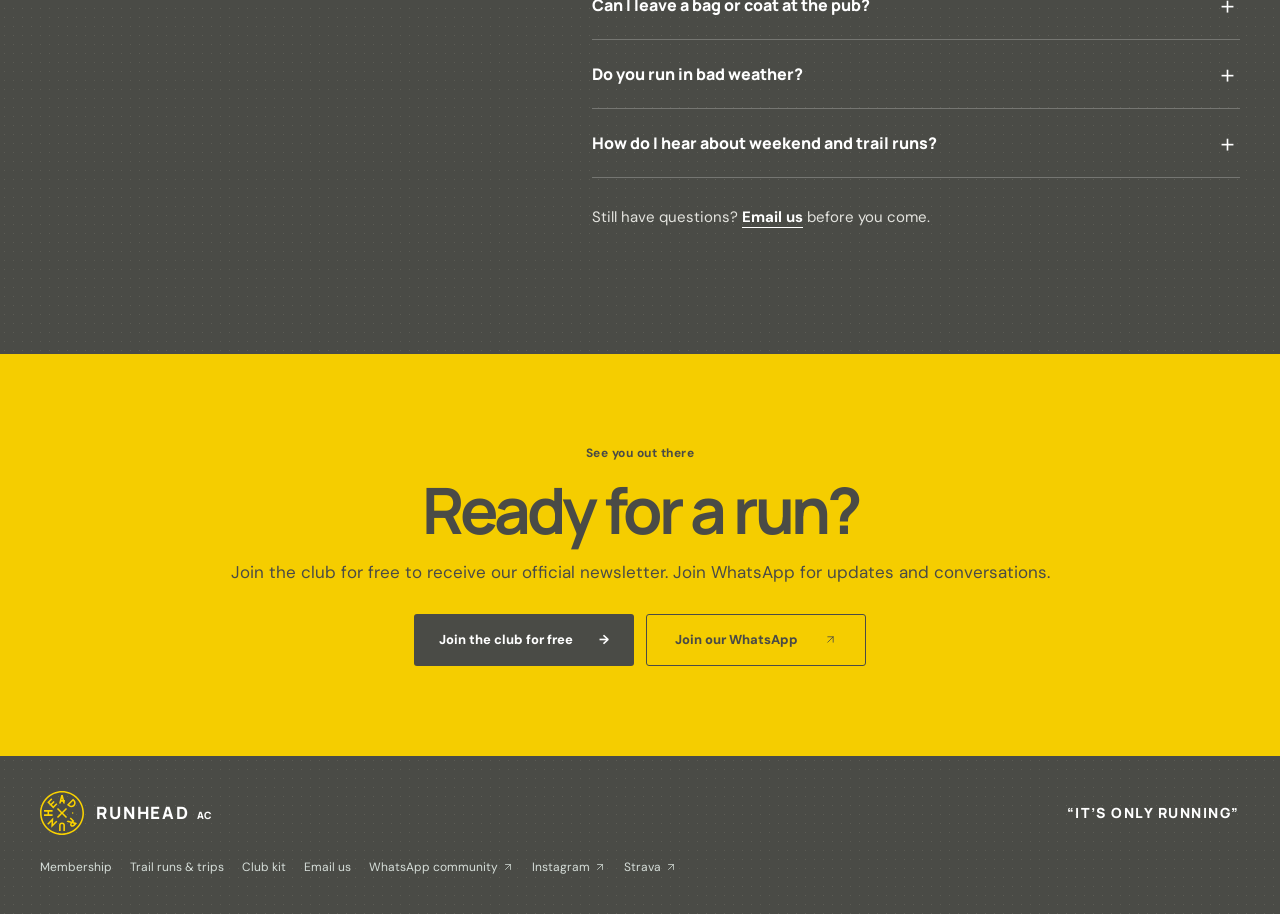
==== commit 5ecb58f0: "Update monthly 5k night wording" ====
--- a/index.html
+++ b/index.html
@@ -70,7 +70,7 @@
       <div class="wrap">
         <div class="section-heading"><div><p class="eyebrow dark-eyebrow section-label">The runs</p><h2 id="runs-title">There’s more than<br><em>one way to run with us</em></h2></div></div>
         <div class="run-grid">
-          <article class="run-card regular" id="tuesday"><span class="card-number">Every week</span><div class="card-symbol" aria-hidden="true"><svg viewBox="0 0 48 48"><path d="M31 5A18 18 0 1 0 43 34a18 18 0 0 1-12-29Z"/><path d="m12 4 1.7 5.3L19 11l-5.3 1.7L12 18l-1.7-5.3L5 11l5.3-1.7Z"/></svg></div><h3>Tuesday nights</h3><p>A social evening run around South London. We meet at The Old Nun’s Head and return there for an optional drink and a chat.</p><p class="monthly-run-note">Last Tuesday of the month: 5K night</p><div class="fact-grid"><div><strong>19:25</strong><span>Meet</span></div><div><strong>19:30</strong><span>Start</span></div><div><strong>~45 min</strong><span>Run</span></div></div><p class="card-detail">Pace groups from 8 to 11 minutes per mile <span>(about 5:00 to 7:00 min/km)</span>.</p></article>
+          <article class="run-card regular" id="tuesday"><span class="card-number">Every week</span><div class="card-symbol" aria-hidden="true"><svg viewBox="0 0 48 48"><path d="M31 5A18 18 0 1 0 43 34a18 18 0 0 1-12-29Z"/><path d="m12 4 1.7 5.3L19 11l-5.3 1.7L12 18l-1.7-5.3L5 11l5.3-1.7Z"/></svg></div><h3>Tuesday nights</h3><p>A social evening run around South London. We meet at The Old Nun’s Head and return there for an optional drink and a chat.</p><p class="monthly-run-note">Last Tuesday of the month is 5k night</p><div class="fact-grid"><div><strong>19:25</strong><span>Meet</span></div><div><strong>19:30</strong><span>Start</span></div><div><strong>~45 min</strong><span>Run</span></div></div><p class="card-detail">Pace groups from 8 to 11 minutes per mile <span>(about 5:00 to 7:00 min/km)</span>.</p></article>
           <article class="run-card occasional"><span class="card-number">Regularly</span><div class="card-symbol" aria-hidden="true"><svg viewBox="0 0 48 48"><circle cx="24" cy="24" r="10"/><path d="M22 2h4v8h-4zM22 38h4v8h-4zM2 22h8v4H2zM38 22h8v4h-8zM7.2 10l2.8-2.8 5.7 5.7-2.8 2.8zM32.3 35.1l2.8-2.8 5.7 5.7-2.8 2.8zM7.2 38l5.7-5.7 2.8 2.8-5.7 5.7zM32.3 12.9 38 7.2l2.8 2.8-5.7 5.7z"/></svg></div><h3>Weekend runs</h3><p>Our Sunday runs, known as Sunhead, usually meet at 10 AM at <a class="community-link" href="https://www.moseycafe.co.uk/" target="_blank" rel="noopener noreferrer">Mosey Café <svg class="external-arrow" viewBox="0 0 24 24" aria-hidden="true" focusable="false"><path d="M7 17 17 7M7 7h10v10"/></svg></a>. We also meet for parkruns both locally and around London.</p><a class="text-link dark-link" href="https://chat.whatsapp.com/BqRPLCBTQV6JIAlbYKexhO" target="_blank" rel="noopener noreferrer">Check the latest plans <svg class="external-arrow" viewBox="0 0 24 24" aria-hidden="true" focusable="false"><path d="M7 17 17 7M7 7h10v10"/></svg></a></article>
           <article class="run-card occasional trail"><span class="card-number">Occasionally</span><div class="card-symbol" aria-hidden="true"><svg viewBox="0 0 48 48"><path d="M3 34 16 9l9 15 6-9 14 19H3Z"/><path d="M7 45c5-7 10-10 17-10h4c5 0 9-2 13-6l3 3c-4 5-9 8-16 8h-4c-5 0-9 2-12 7Z"/></svg></div><h3>Trail runs &amp; trips</h3><p>Explore trails beyond our usual streets and join occasional club trips. We share plans in our WhatsApp community.</p><a class="text-link dark-link trips-card-link" href="trips.html">Explore trail runs &amp; trips <span aria-hidden="true">→</span></a></article>
         </div>
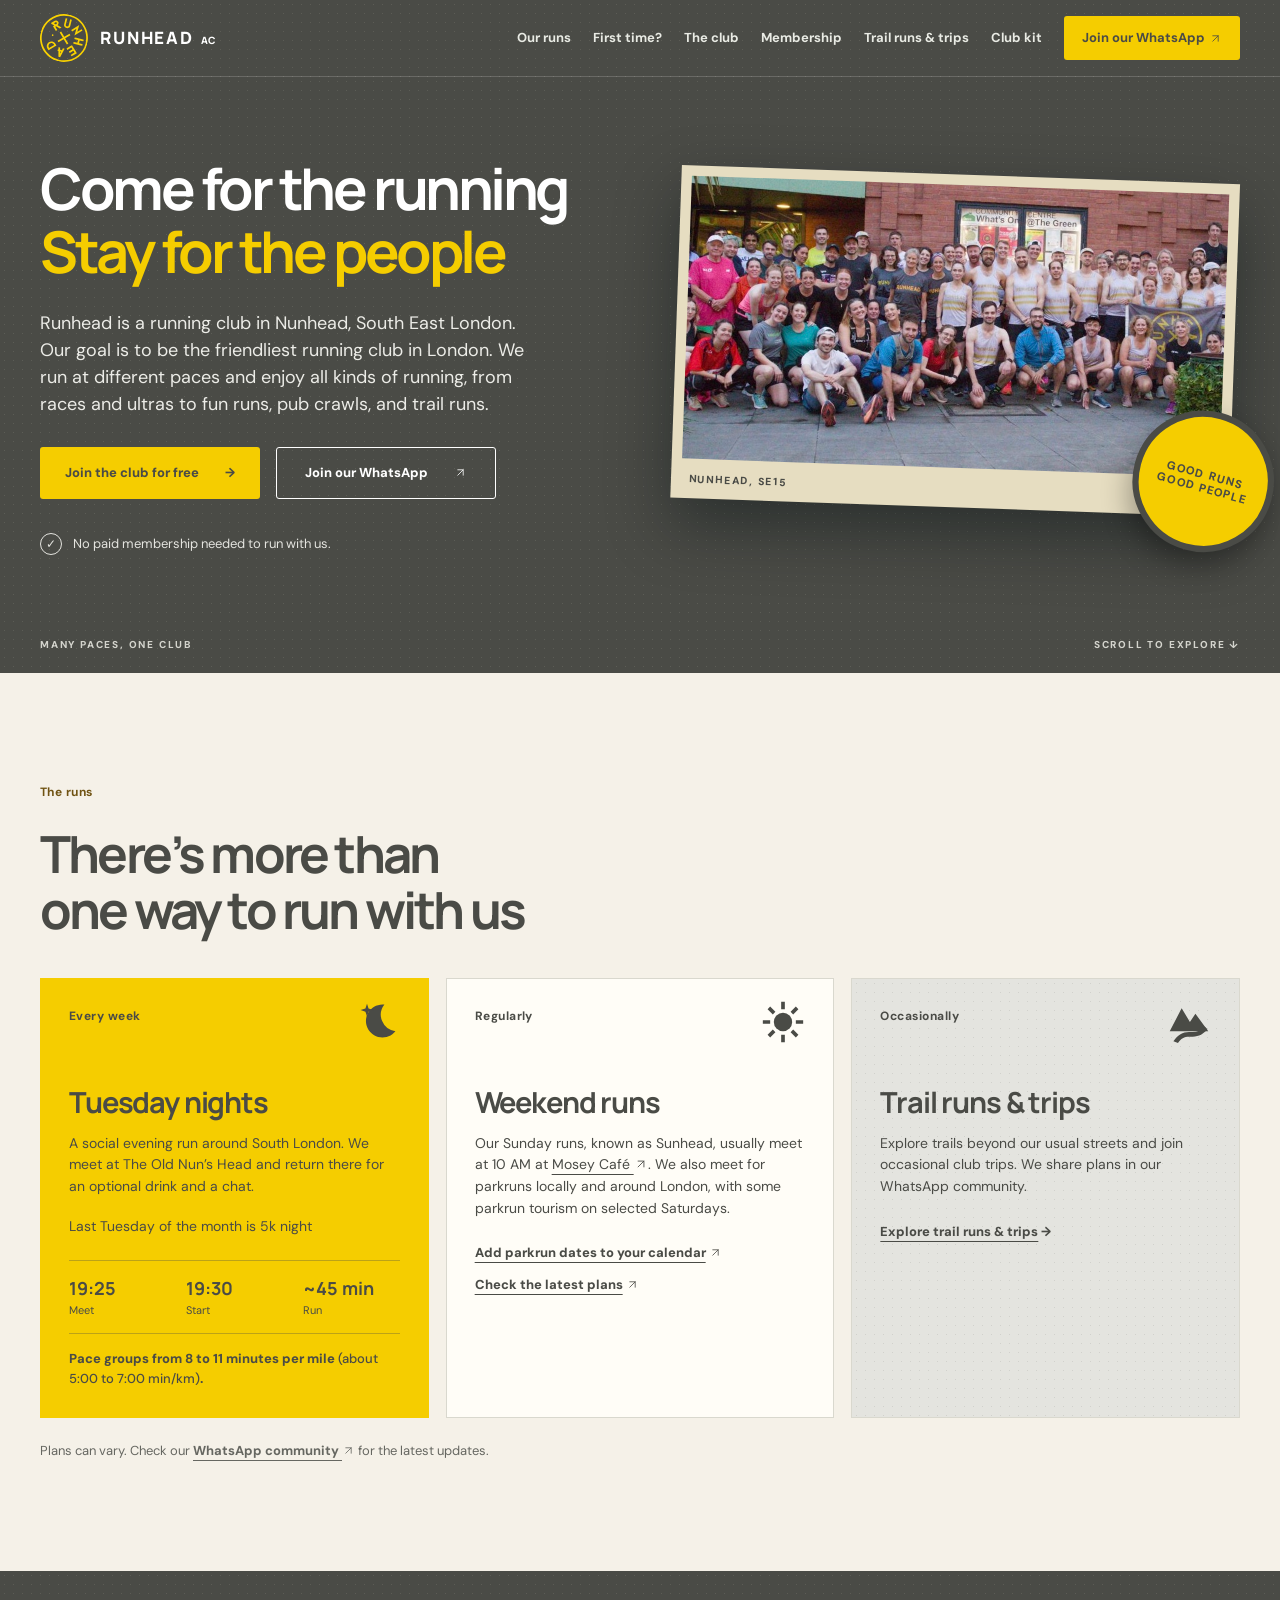
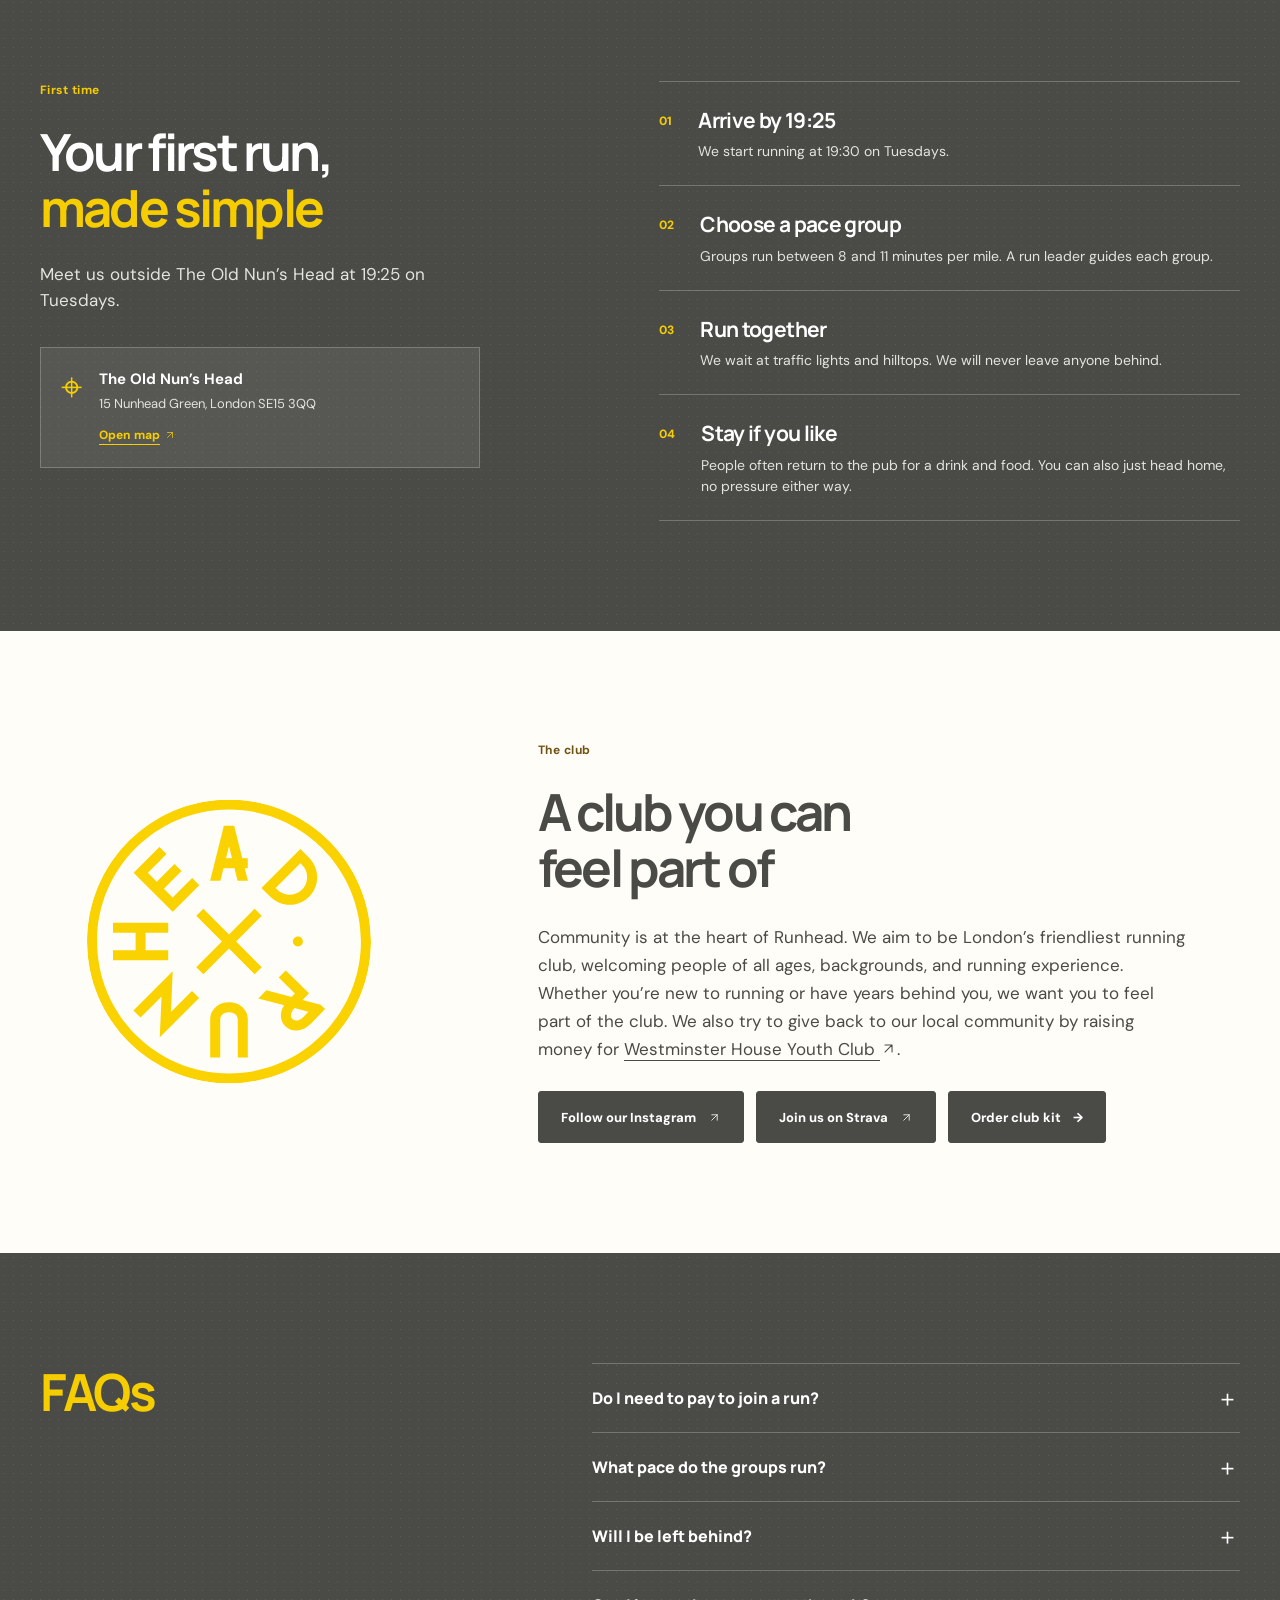
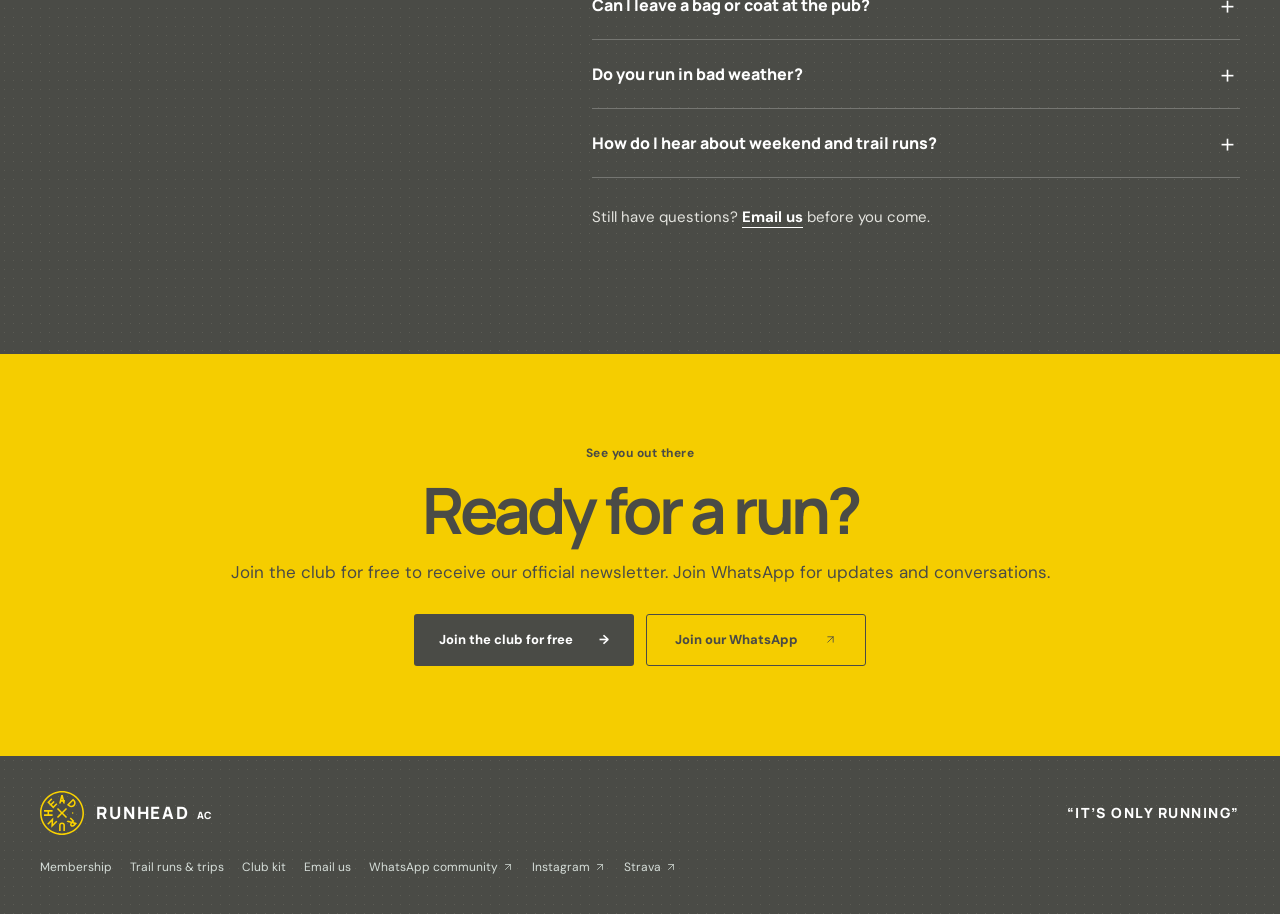
==== commit e19e8e6b: "Add parkrun tourism calendar and consistent card links" ====
--- a/index.html
+++ b/index.html
@@ -19,7 +19,7 @@
   <meta property="og:image:alt" content="Runhead members gathered outside after a club run">
   <link rel="icon" href="assets/runhead-logo.svg" type="image/svg+xml">
   <title>Runhead AC | South East London&#x27;s friendliest run club based in Nunhead, SE15</title>
-  <link rel="stylesheet" href="styles.css?v=20261106-5k-night">
+  <link rel="stylesheet" href="styles.css?v=20261118-link-labels">
   <script type="application/ld+json">
 {
   "@context": "https://schema.org",
@@ -71,8 +71,8 @@
         <div class="section-heading"><div><p class="eyebrow dark-eyebrow section-label">The runs</p><h2 id="runs-title">There’s more than<br><em>one way to run with us</em></h2></div></div>
         <div class="run-grid">
           <article class="run-card regular" id="tuesday"><span class="card-number">Every week</span><div class="card-symbol" aria-hidden="true"><svg viewBox="0 0 48 48"><path d="M31 5A18 18 0 1 0 43 34a18 18 0 0 1-12-29Z"/><path d="m12 4 1.7 5.3L19 11l-5.3 1.7L12 18l-1.7-5.3L5 11l5.3-1.7Z"/></svg></div><h3>Tuesday nights</h3><p>A social evening run around South London. We meet at The Old Nun’s Head and return there for an optional drink and a chat.</p><p class="monthly-run-note">Last Tuesday of the month is 5k night</p><div class="fact-grid"><div><strong>19:25</strong><span>Meet</span></div><div><strong>19:30</strong><span>Start</span></div><div><strong>~45 min</strong><span>Run</span></div></div><p class="card-detail">Pace groups from 8 to 11 minutes per mile <span>(about 5:00 to 7:00 min/km)</span>.</p></article>
-          <article class="run-card occasional"><span class="card-number">Regularly</span><div class="card-symbol" aria-hidden="true"><svg viewBox="0 0 48 48"><circle cx="24" cy="24" r="10"/><path d="M22 2h4v8h-4zM22 38h4v8h-4zM2 22h8v4H2zM38 22h8v4h-8zM7.2 10l2.8-2.8 5.7 5.7-2.8 2.8zM32.3 35.1l2.8-2.8 5.7 5.7-2.8 2.8zM7.2 38l5.7-5.7 2.8 2.8-5.7 5.7zM32.3 12.9 38 7.2l2.8 2.8-5.7 5.7z"/></svg></div><h3>Weekend runs</h3><p>Our Sunday runs, known as Sunhead, usually meet at 10 AM at <a class="community-link" href="https://www.moseycafe.co.uk/" target="_blank" rel="noopener noreferrer">Mosey Café <svg class="external-arrow" viewBox="0 0 24 24" aria-hidden="true" focusable="false"><path d="M7 17 17 7M7 7h10v10"/></svg></a>. We also meet for parkruns both locally and around London.</p><a class="text-link dark-link" href="https://chat.whatsapp.com/BqRPLCBTQV6JIAlbYKexhO" target="_blank" rel="noopener noreferrer">Check the latest plans <svg class="external-arrow" viewBox="0 0 24 24" aria-hidden="true" focusable="false"><path d="M7 17 17 7M7 7h10v10"/></svg></a></article>
-          <article class="run-card occasional trail"><span class="card-number">Occasionally</span><div class="card-symbol" aria-hidden="true"><svg viewBox="0 0 48 48"><path d="M3 34 16 9l9 15 6-9 14 19H3Z"/><path d="M7 45c5-7 10-10 17-10h4c5 0 9-2 13-6l3 3c-4 5-9 8-16 8h-4c-5 0-9 2-12 7Z"/></svg></div><h3>Trail runs &amp; trips</h3><p>Explore trails beyond our usual streets and join occasional club trips. We share plans in our WhatsApp community.</p><a class="text-link dark-link trips-card-link" href="trips.html">Explore trail runs &amp; trips <span aria-hidden="true">→</span></a></article>
+          <article class="run-card occasional"><span class="card-number">Regularly</span><div class="card-symbol" aria-hidden="true"><svg viewBox="0 0 48 48"><circle cx="24" cy="24" r="10"/><path d="M22 2h4v8h-4zM22 38h4v8h-4zM2 22h8v4H2zM38 22h8v4h-8zM7.2 10l2.8-2.8 5.7 5.7-2.8 2.8zM32.3 35.1l2.8-2.8 5.7 5.7-2.8 2.8zM7.2 38l5.7-5.7 2.8 2.8-5.7 5.7zM32.3 12.9 38 7.2l2.8 2.8-5.7 5.7z"/></svg></div><h3>Weekend runs</h3><p>Our Sunday runs, known as Sunhead, usually meet at 10 AM at <a class="community-link" href="https://www.moseycafe.co.uk/" target="_blank" rel="noopener noreferrer">Mosey Café <svg class="external-arrow" viewBox="0 0 24 24" aria-hidden="true" focusable="false"><path d="M7 17 17 7M7 7h10v10"/></svg></a>. We also meet for parkruns locally and around London, with some parkrun tourism on selected Saturdays.</p><a class="text-link dark-link" href="https://runheadparkruntourism.netlify.app/" target="_blank" rel="noopener noreferrer"><span class="link-label">Add parkrun dates to your calendar</span> <svg class="external-arrow" viewBox="0 0 24 24" aria-hidden="true" focusable="false"><path d="M7 17 17 7M7 7h10v10"/></svg></a><a class="text-link dark-link" href="https://chat.whatsapp.com/BqRPLCBTQV6JIAlbYKexhO" target="_blank" rel="noopener noreferrer"><span class="link-label">Check the latest plans</span> <svg class="external-arrow" viewBox="0 0 24 24" aria-hidden="true" focusable="false"><path d="M7 17 17 7M7 7h10v10"/></svg></a></article>
+          <article class="run-card occasional trail"><span class="card-number">Occasionally</span><div class="card-symbol" aria-hidden="true"><svg viewBox="0 0 48 48"><path d="M3 34 16 9l9 15 6-9 14 19H3Z"/><path d="M7 45c5-7 10-10 17-10h4c5 0 9-2 13-6l3 3c-4 5-9 8-16 8h-4c-5 0-9 2-12 7Z"/></svg></div><h3>Trail runs &amp; trips</h3><p>Explore trails beyond our usual streets and join occasional club trips. We share plans in our WhatsApp community.</p><a class="text-link dark-link trips-card-link" href="trips.html"><span class="link-label">Explore trail runs &amp; trips</span> <span aria-hidden="true">→</span></a></article>
         </div>
         <p class="runs-note">Plans can vary. Check our <a href="https://chat.whatsapp.com/BqRPLCBTQV6JIAlbYKexhO" target="_blank" rel="noopener noreferrer">WhatsApp community <svg class="external-arrow" viewBox="0 0 24 24" aria-hidden="true" focusable="false"><path d="M7 17 17 7M7 7h10v10"/></svg></a> for the latest updates.</p>
       </div>
--- a/styles.css
+++ b/styles.css
@@ -199,3 +199,12 @@
 }
 
 .run-card .monthly-run-note{margin-top:18px;font-size:14px;line-height:1.55}
+
+.run-card .text-link + .text-link{margin-top:8px}
+
+/* Underline card link words; keep arrows outside the underline. */
+.run-card .text-link{display:block;border-bottom:0;padding-bottom:4px;text-decoration:none}
+.run-card .text-link .link-label{text-decoration-line:underline;text-decoration-thickness:1px;text-underline-offset:5px}
+.run-card .text-link:is(:hover,:focus-visible) .link-label{text-decoration-thickness:var(--link-hover-underline)}
+.run-card .text-link .external-arrow{display:inline-block;vertical-align:-.12em;margin-left:0}
+.community-link:is(:hover,:focus-visible){text-decoration-thickness:var(--link-hover-underline)}
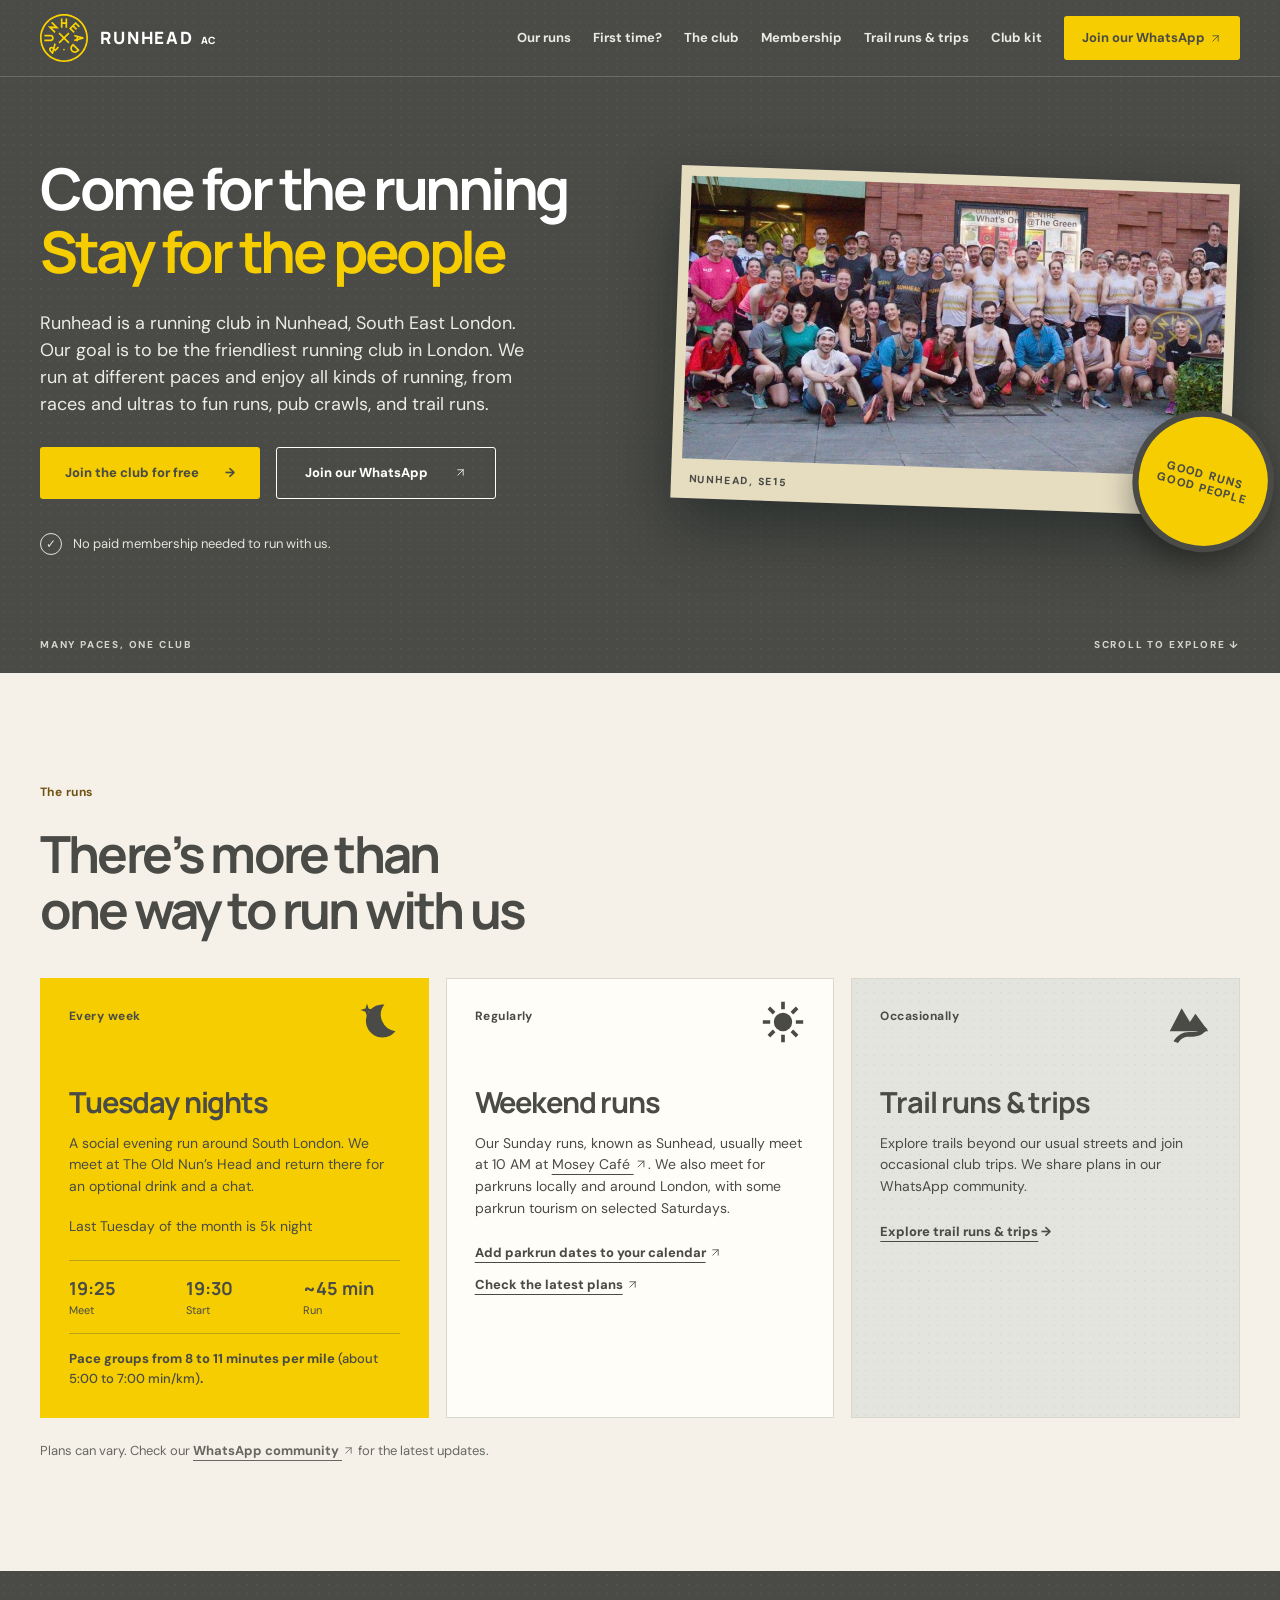
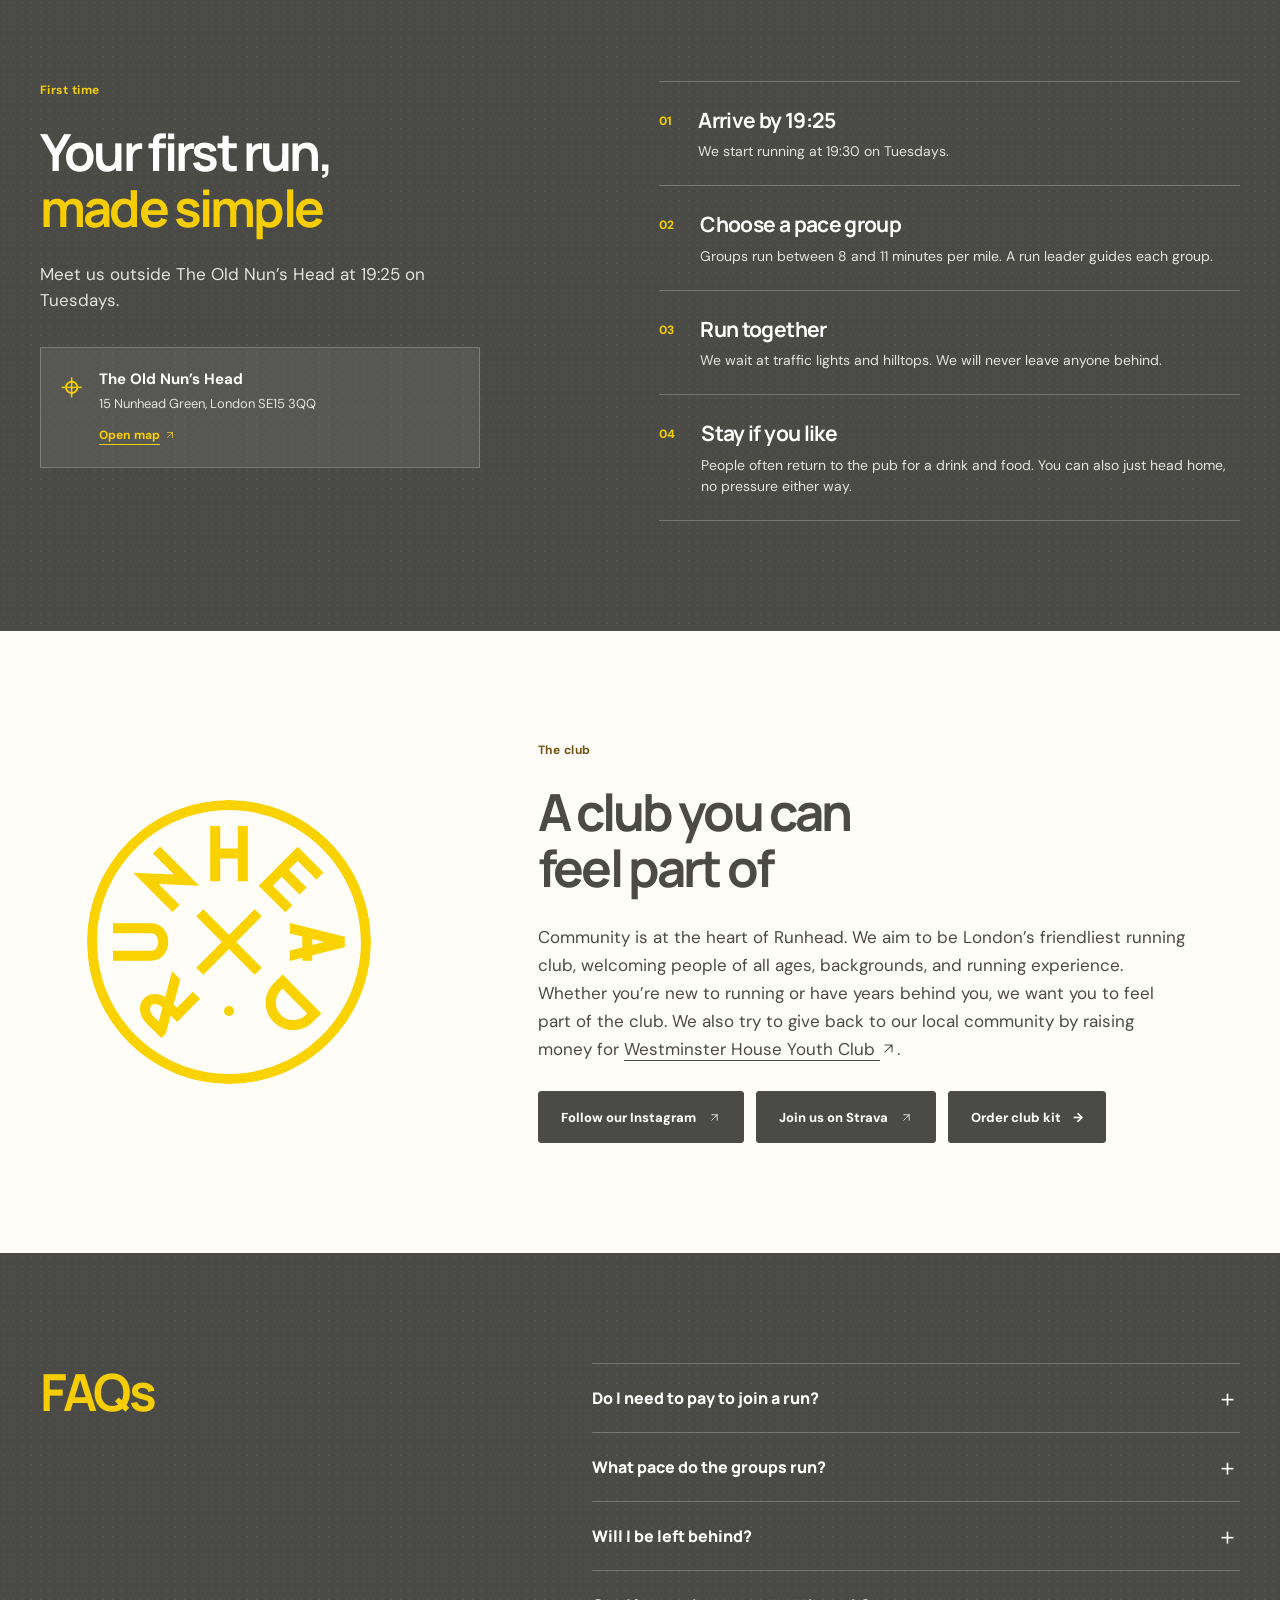
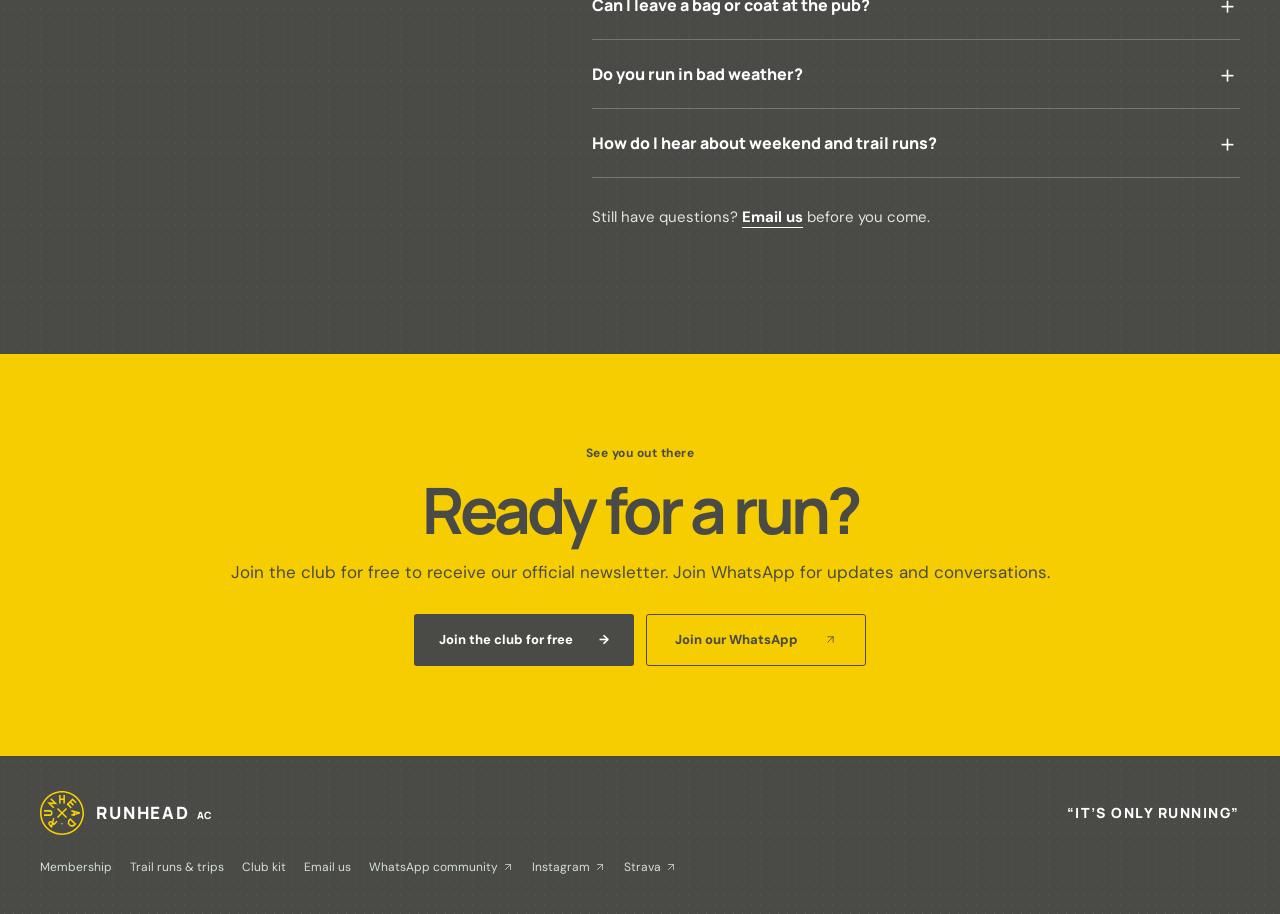
==== commit d43f8797: "Rotate Runhead logos continuously" ====
--- a/index.html
+++ b/index.html
@@ -19,7 +19,7 @@
   <meta property="og:image:alt" content="Runhead members gathered outside after a club run">
   <link rel="icon" href="assets/runhead-logo.svg" type="image/svg+xml">
   <title>Runhead AC | South East London&#x27;s friendliest run club based in Nunhead, SE15</title>
-  <link rel="stylesheet" href="styles.css?v=20261118-link-labels">
+  <link rel="stylesheet" href="styles.css?v=20261118-continuous-logos">
   <script type="application/ld+json">
 {
   "@context": "https://schema.org",
@@ -43,7 +43,7 @@
     <div class="wrap header-inner">
       <a class="brand" href="#top" aria-label="Runhead AC, back to top"><img class="brand-logo" src="assets/runhead-logo.svg" width="414" height="414" alt=""><span class="brand-name">RUNHEAD <small>AC</small></span></a>
       <button class="menu-toggle" type="button" aria-expanded="false" aria-controls="site-nav">Menu <span aria-hidden="true">☰</span></button>
-      <nav class="site-nav" id="site-nav" aria-label="Main navigation"><a href="#runs">Our runs</a><a href="#first-run">First time?</a><a href="#about">The club</a><a href="membership.html">Membership</a><a href="trips.html">Trail runs &amp; trips</a><a href="kit.html">Club kit</a><a class="nav-join" href="https://chat.whatsapp.com/BqRPLCBTQV6JIAlbYKexhO" target="_blank" rel="noopener noreferrer">Join our WhatsApp <svg class="external-arrow" viewBox="0 0 24 24" aria-hidden="true" focusable="false"><path d="M7 17 17 7M7 7h10v10"/></svg></a></nav>
+      <nav class="site-nav" id="site-nav" aria-label="Main navigation"><a href="#runs">Our runs</a><a href="#first-run">First time?</a><a href="#about">The club</a><a href="membership.html">Membership</a><a href="trips.html">Trail runs &amp; trips</a><a href="kit.html">Club kit</a><a class="nav-join" href="https://chat.whatsapp.com/BFX2EAwOvzrJuNtda4Jina" target="_blank" rel="noopener noreferrer">Join our WhatsApp <svg class="external-arrow" viewBox="0 0 24 24" aria-hidden="true" focusable="false"><path d="M7 17 17 7M7 7h10v10"/></svg></a></nav>
     </div>
   </header>
 
@@ -55,7 +55,7 @@
 
           <h1 id="hero-title">Come for the running<br><em>Stay for the people</em></h1>
           <p class="hero-intro">Runhead is a running club in Nunhead, South East London. Our goal is to be the friendliest running club in London. We run at different paces and enjoy all kinds of running, from races and ultras to fun runs, pub crawls, and trail runs.</p>
-          <div class="hero-actions"><a class="button button-yellow" href="membership.html">Join the club for free <span aria-hidden="true">→</span></a><a class="button button-light-outline" href="https://chat.whatsapp.com/BqRPLCBTQV6JIAlbYKexhO" target="_blank" rel="noopener noreferrer">Join our WhatsApp <svg class="external-arrow" viewBox="0 0 24 24" aria-hidden="true" focusable="false"><path d="M7 17 17 7M7 7h10v10"/></svg></a></div>
+          <div class="hero-actions"><a class="button button-yellow" href="membership.html">Join the club for free <span aria-hidden="true">→</span></a><a class="button button-light-outline" href="https://chat.whatsapp.com/BFX2EAwOvzrJuNtda4Jina" target="_blank" rel="noopener noreferrer">Join our WhatsApp <svg class="external-arrow" viewBox="0 0 24 24" aria-hidden="true" focusable="false"><path d="M7 17 17 7M7 7h10v10"/></svg></a></div>
           <div class="hero-note"><span class="note-icon" aria-hidden="true">✓</span><span>No paid membership needed to run with us.</span></div>
         </div>
         <div class="hero-visual">
@@ -71,10 +71,10 @@
         <div class="section-heading"><div><p class="eyebrow dark-eyebrow section-label">The runs</p><h2 id="runs-title">There’s more than<br><em>one way to run with us</em></h2></div></div>
         <div class="run-grid">
           <article class="run-card regular" id="tuesday"><span class="card-number">Every week</span><div class="card-symbol" aria-hidden="true"><svg viewBox="0 0 48 48"><path d="M31 5A18 18 0 1 0 43 34a18 18 0 0 1-12-29Z"/><path d="m12 4 1.7 5.3L19 11l-5.3 1.7L12 18l-1.7-5.3L5 11l5.3-1.7Z"/></svg></div><h3>Tuesday nights</h3><p>A social evening run around South London. We meet at The Old Nun’s Head and return there for an optional drink and a chat.</p><p class="monthly-run-note">Last Tuesday of the month is 5k night</p><div class="fact-grid"><div><strong>19:25</strong><span>Meet</span></div><div><strong>19:30</strong><span>Start</span></div><div><strong>~45 min</strong><span>Run</span></div></div><p class="card-detail">Pace groups from 8 to 11 minutes per mile <span>(about 5:00 to 7:00 min/km)</span>.</p></article>
-          <article class="run-card occasional"><span class="card-number">Regularly</span><div class="card-symbol" aria-hidden="true"><svg viewBox="0 0 48 48"><circle cx="24" cy="24" r="10"/><path d="M22 2h4v8h-4zM22 38h4v8h-4zM2 22h8v4H2zM38 22h8v4h-8zM7.2 10l2.8-2.8 5.7 5.7-2.8 2.8zM32.3 35.1l2.8-2.8 5.7 5.7-2.8 2.8zM7.2 38l5.7-5.7 2.8 2.8-5.7 5.7zM32.3 12.9 38 7.2l2.8 2.8-5.7 5.7z"/></svg></div><h3>Weekend runs</h3><p>Our Sunday runs, known as Sunhead, usually meet at 10 AM at <a class="community-link" href="https://www.moseycafe.co.uk/" target="_blank" rel="noopener noreferrer">Mosey Café <svg class="external-arrow" viewBox="0 0 24 24" aria-hidden="true" focusable="false"><path d="M7 17 17 7M7 7h10v10"/></svg></a>. We also meet for parkruns locally and around London, with some parkrun tourism on selected Saturdays.</p><a class="text-link dark-link" href="https://runheadparkruntourism.netlify.app/" target="_blank" rel="noopener noreferrer"><span class="link-label">Add parkrun dates to your calendar</span> <svg class="external-arrow" viewBox="0 0 24 24" aria-hidden="true" focusable="false"><path d="M7 17 17 7M7 7h10v10"/></svg></a><a class="text-link dark-link" href="https://chat.whatsapp.com/BqRPLCBTQV6JIAlbYKexhO" target="_blank" rel="noopener noreferrer"><span class="link-label">Check the latest plans</span> <svg class="external-arrow" viewBox="0 0 24 24" aria-hidden="true" focusable="false"><path d="M7 17 17 7M7 7h10v10"/></svg></a></article>
+          <article class="run-card occasional"><span class="card-number">Regularly</span><div class="card-symbol" aria-hidden="true"><svg viewBox="0 0 48 48"><circle cx="24" cy="24" r="10"/><path d="M22 2h4v8h-4zM22 38h4v8h-4zM2 22h8v4H2zM38 22h8v4h-8zM7.2 10l2.8-2.8 5.7 5.7-2.8 2.8zM32.3 35.1l2.8-2.8 5.7 5.7-2.8 2.8zM7.2 38l5.7-5.7 2.8 2.8-5.7 5.7zM32.3 12.9 38 7.2l2.8 2.8-5.7 5.7z"/></svg></div><h3>Weekend runs</h3><p>Our Sunday runs, known as Sunhead, usually meet at 10 AM at <a class="community-link" href="https://www.moseycafe.co.uk/" target="_blank" rel="noopener noreferrer">Mosey Café <svg class="external-arrow" viewBox="0 0 24 24" aria-hidden="true" focusable="false"><path d="M7 17 17 7M7 7h10v10"/></svg></a>. We also meet for parkruns locally and around London, with some parkrun tourism on selected Saturdays.</p><a class="text-link dark-link" href="https://runheadparkruntourism.netlify.app/" target="_blank" rel="noopener noreferrer"><span class="link-label">Add parkrun dates to your calendar</span> <svg class="external-arrow" viewBox="0 0 24 24" aria-hidden="true" focusable="false"><path d="M7 17 17 7M7 7h10v10"/></svg></a><a class="text-link dark-link" href="https://chat.whatsapp.com/BFX2EAwOvzrJuNtda4Jina" target="_blank" rel="noopener noreferrer"><span class="link-label">Check the latest plans</span> <svg class="external-arrow" viewBox="0 0 24 24" aria-hidden="true" focusable="false"><path d="M7 17 17 7M7 7h10v10"/></svg></a></article>
           <article class="run-card occasional trail"><span class="card-number">Occasionally</span><div class="card-symbol" aria-hidden="true"><svg viewBox="0 0 48 48"><path d="M3 34 16 9l9 15 6-9 14 19H3Z"/><path d="M7 45c5-7 10-10 17-10h4c5 0 9-2 13-6l3 3c-4 5-9 8-16 8h-4c-5 0-9 2-12 7Z"/></svg></div><h3>Trail runs &amp; trips</h3><p>Explore trails beyond our usual streets and join occasional club trips. We share plans in our WhatsApp community.</p><a class="text-link dark-link trips-card-link" href="trips.html"><span class="link-label">Explore trail runs &amp; trips</span> <span aria-hidden="true">→</span></a></article>
         </div>
-        <p class="runs-note">Plans can vary. Check our <a href="https://chat.whatsapp.com/BqRPLCBTQV6JIAlbYKexhO" target="_blank" rel="noopener noreferrer">WhatsApp community <svg class="external-arrow" viewBox="0 0 24 24" aria-hidden="true" focusable="false"><path d="M7 17 17 7M7 7h10v10"/></svg></a> for the latest updates.</p>
+        <p class="runs-note">Plans can vary. Check our <a href="https://chat.whatsapp.com/BFX2EAwOvzrJuNtda4Jina" target="_blank" rel="noopener noreferrer">WhatsApp community <svg class="external-arrow" viewBox="0 0 24 24" aria-hidden="true" focusable="false"><path d="M7 17 17 7M7 7h10v10"/></svg></a> for the latest updates.</p>
       </div>
     </section>
 
@@ -89,9 +89,9 @@
 
     <section class="faq section" aria-labelledby="faq-title"><div class="wrap faq-grid"><div><h2 id="faq-title">FAQs</h2></div><div class="faq-list"><details><summary>Do I need to pay to join a run?</summary><p>No. Club membership and all Runhead runs are free. <a href="membership.html">Join the club</a> to receive the official newsletter. Paid England Athletics registration is optional.</p></details><details><summary>What pace do the groups run?</summary><p>Our pace groups range from 8 to 11 minutes per mile, about 5:00 to 7:00 minutes per kilometre. Ask a run leader which group fits you.</p></details><details><summary>Will I be left behind?</summary><p>We have a no drop policy. We always wait at traffic lights and the top of big hills so everyone can catch their breath. Each group has a leader and normally a tailer to help keep everyone together and safe.</p></details><details><summary>Can I leave a bag or coat at the pub?</summary><p>You can leave a bag or coat at The Old Nun’s Head at your own risk. Keep valuables with you.</p></details><details><summary>Do you run in bad weather?</summary><p>Our runs usually continue in rain. The club does not run when there are weather warnings. Check the WhatsApp community for updates.</p></details><details><summary>How do I hear about weekend and trail runs?</summary><p>Dates and routes vary. The club shares plans in its WhatsApp community.</p></details><p class="faq-aside">Still have questions? <a href="mailto:runhead.ac@gmail.com">Email us</a> before you come.</p></div></div></section>
 
-    <section class="join section" aria-labelledby="join-title"><div class="wrap join-inner"><p class="eyebrow dark-eyebrow">See you out there</p><h2 id="join-title">Ready for a run?</h2><p>Join the club for free to receive our official newsletter. Join WhatsApp for updates and conversations.</p><div class="join-actions"><a class="button button-dark" href="membership.html">Join the club for free <span aria-hidden="true">→</span></a><a class="button button-outline" href="https://chat.whatsapp.com/BqRPLCBTQV6JIAlbYKexhO" target="_blank" rel="noopener noreferrer">Join our WhatsApp <svg class="external-arrow" viewBox="0 0 24 24" aria-hidden="true" focusable="false"><path d="M7 17 17 7M7 7h10v10"/></svg></a></div></div></section>
+    <section class="join section" aria-labelledby="join-title"><div class="wrap join-inner"><p class="eyebrow dark-eyebrow">See you out there</p><h2 id="join-title">Ready for a run?</h2><p>Join the club for free to receive our official newsletter. Join WhatsApp for updates and conversations.</p><div class="join-actions"><a class="button button-dark" href="membership.html">Join the club for free <span aria-hidden="true">→</span></a><a class="button button-outline" href="https://chat.whatsapp.com/BFX2EAwOvzrJuNtda4Jina" target="_blank" rel="noopener noreferrer">Join our WhatsApp <svg class="external-arrow" viewBox="0 0 24 24" aria-hidden="true" focusable="false"><path d="M7 17 17 7M7 7h10v10"/></svg></a></div></div></section>
   </main>
-  <footer class="site-footer"><div class="wrap footer-inner"><div class="footer-brand"><a class="brand" href="#top" aria-label="Runhead AC, back to top"><img class="brand-logo" src="assets/runhead-logo.svg" width="414" height="414" alt=""><span class="brand-name">RUNHEAD <small>AC</small></span></a><p class="footer-motto">“It’s only running”</p></div><nav class="footer-links" aria-label="Footer"><a href="membership.html">Membership</a><a href="trips.html">Trail runs &amp; trips</a><a href="kit.html">Club kit</a><a href="mailto:runhead.ac@gmail.com">Email us</a><a href="https://chat.whatsapp.com/BqRPLCBTQV6JIAlbYKexhO" target="_blank" rel="noopener noreferrer">WhatsApp community <svg class="external-arrow" viewBox="0 0 24 24" aria-hidden="true" focusable="false"><path d="M7 17 17 7M7 7h10v10"/></svg></a><a href="https://www.instagram.com/runhead.ac/" target="_blank" rel="noopener noreferrer">Instagram <svg class="external-arrow" viewBox="0 0 24 24" aria-hidden="true" focusable="false"><path d="M7 17 17 7M7 7h10v10"/></svg></a><a href="https://www.strava.com/clubs/219664" target="_blank" rel="noopener noreferrer">Strava <svg class="external-arrow" viewBox="0 0 24 24" aria-hidden="true" focusable="false"><path d="M7 17 17 7M7 7h10v10"/></svg></a></nav></div></footer>
-  <script src="script.js?v=20261026-logo-rotation"></script>
+  <footer class="site-footer"><div class="wrap footer-inner"><div class="footer-brand"><a class="brand" href="#top" aria-label="Runhead AC, back to top"><img class="brand-logo" src="assets/runhead-logo.svg" width="414" height="414" alt=""><span class="brand-name">RUNHEAD <small>AC</small></span></a><p class="footer-motto">“It’s only running”</p></div><nav class="footer-links" aria-label="Footer"><a href="membership.html">Membership</a><a href="trips.html">Trail runs &amp; trips</a><a href="kit.html">Club kit</a><a href="mailto:runhead.ac@gmail.com">Email us</a><a href="https://chat.whatsapp.com/BFX2EAwOvzrJuNtda4Jina" target="_blank" rel="noopener noreferrer">WhatsApp community <svg class="external-arrow" viewBox="0 0 24 24" aria-hidden="true" focusable="false"><path d="M7 17 17 7M7 7h10v10"/></svg></a><a href="https://www.instagram.com/runhead.ac/" target="_blank" rel="noopener noreferrer">Instagram <svg class="external-arrow" viewBox="0 0 24 24" aria-hidden="true" focusable="false"><path d="M7 17 17 7M7 7h10v10"/></svg></a><a href="https://www.strava.com/clubs/219664" target="_blank" rel="noopener noreferrer">Strava <svg class="external-arrow" viewBox="0 0 24 24" aria-hidden="true" focusable="false"><path d="M7 17 17 7M7 7h10v10"/></svg></a></nav></div></footer>
+  <script src="script.js?v=20261118-continuous-logos"></script>
 </body>
 </html>
--- a/styles.css
+++ b/styles.css
@@ -160,14 +160,14 @@
 .hero-actions{justify-content:flex-start;align-items:flex-start}
 .join-actions{width:100%;justify-content:center;align-items:center}
 
-/* Circular graphics settle upright in the reading area. */
+/* Logos turn continuously; the slogan badge follows scroll. */
 .round-stamp{transform:none}
-.brand-logo,.about-logo,.round-stamp{
- rotate:var(--scroll-rotation,0deg);
- transform-origin:center;
-}
+.brand-logo,.about-logo,.round-stamp{transform-origin:center}
+.round-stamp{rotate:var(--scroll-rotation,0deg)}
+.brand-logo,.about-logo{animation:logo-turn 40s linear infinite}
+@keyframes logo-turn{from{rotate:0deg}to{rotate:360deg}}
 @media(prefers-reduced-motion:reduce){
- .brand-logo,.about-logo,.round-stamp{rotate:none}
+ .brand-logo,.about-logo,.round-stamp{rotate:none;animation:none}
 }
 
 /* Vector arrows use the link colour and cannot become emoji glyphs. */
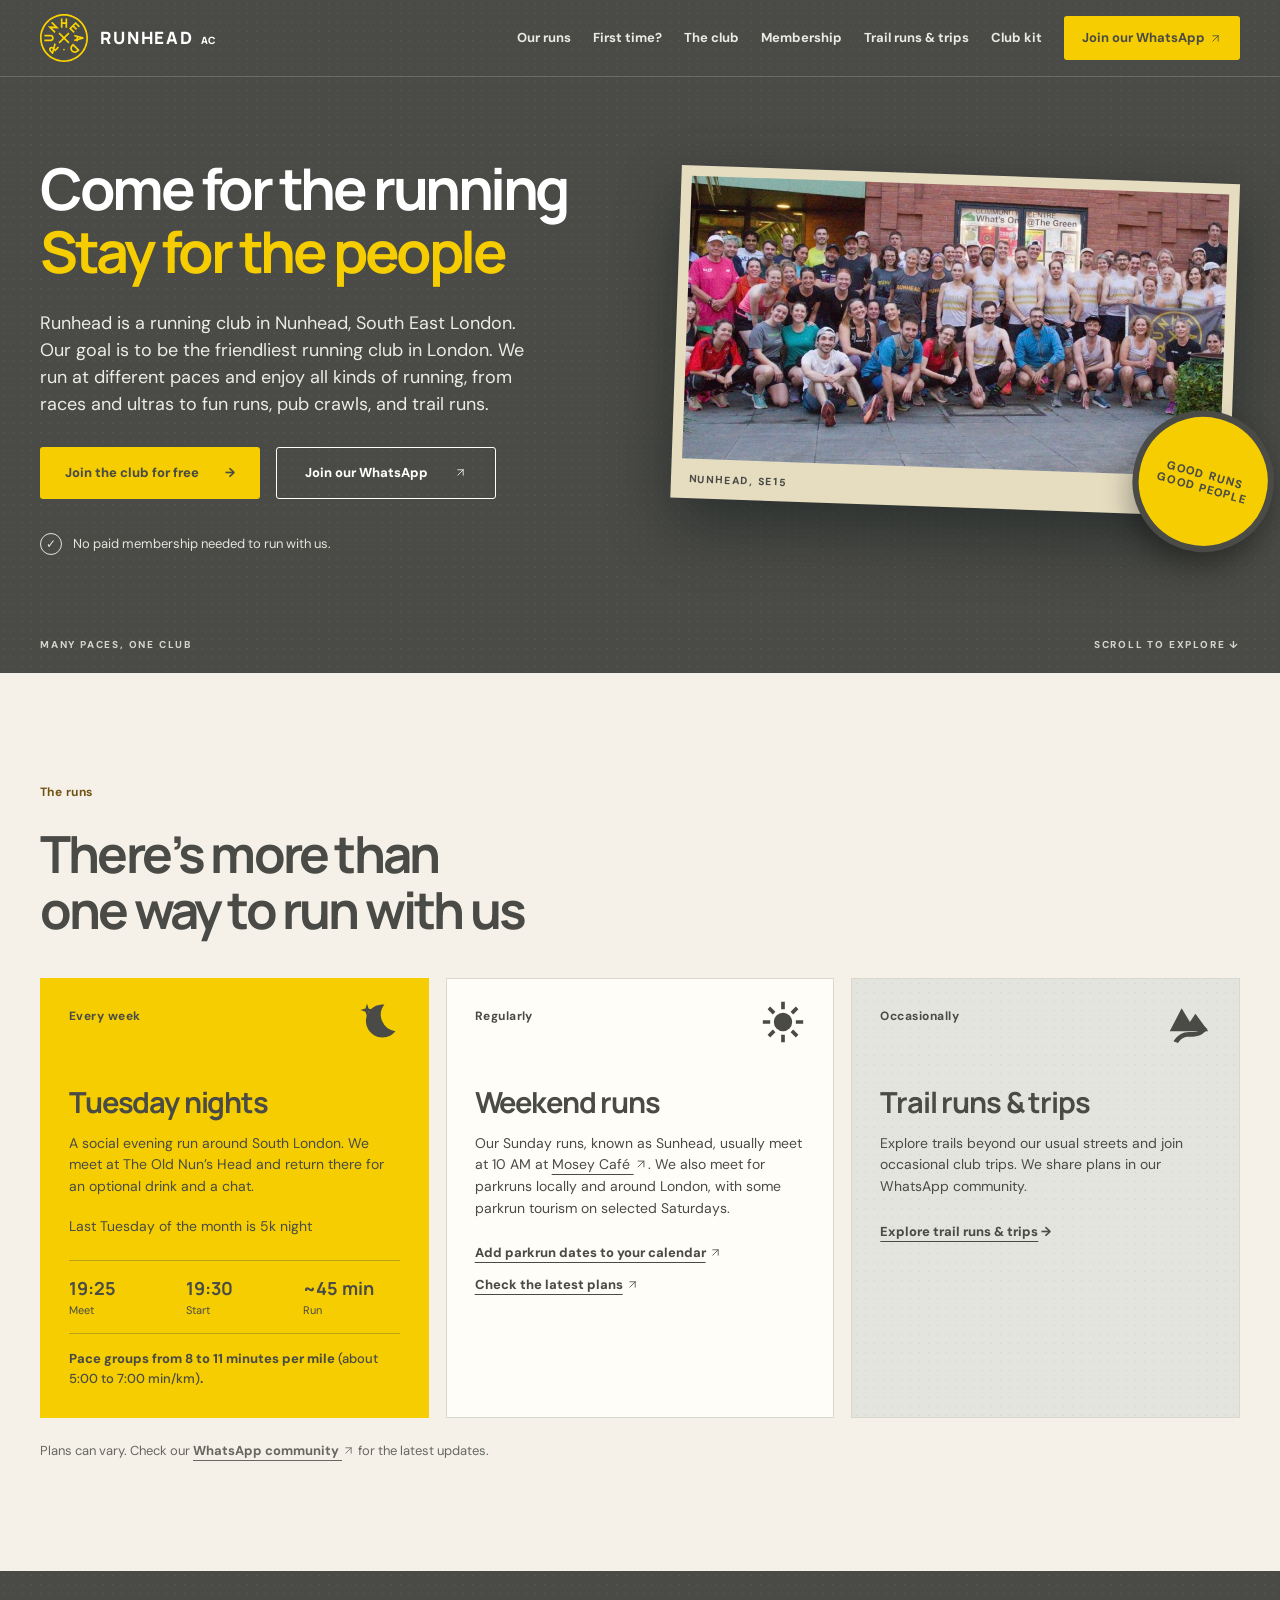
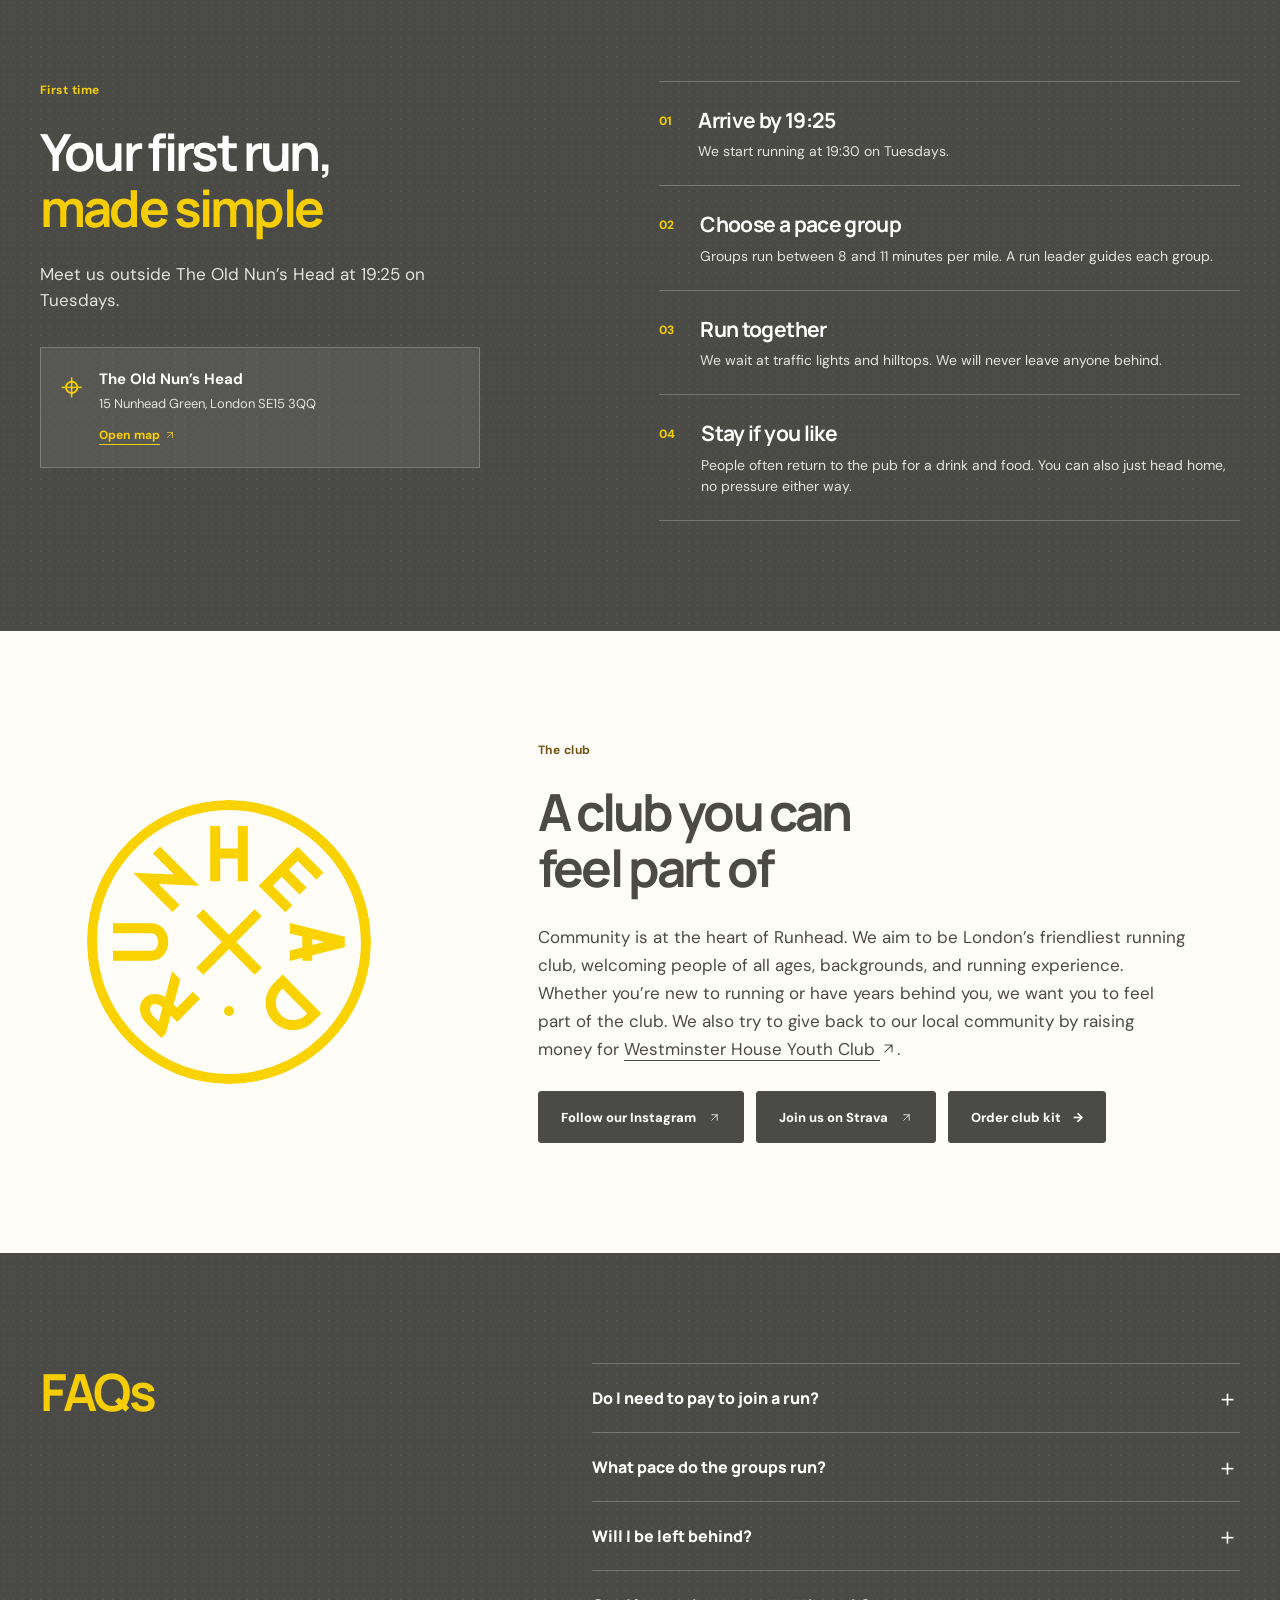
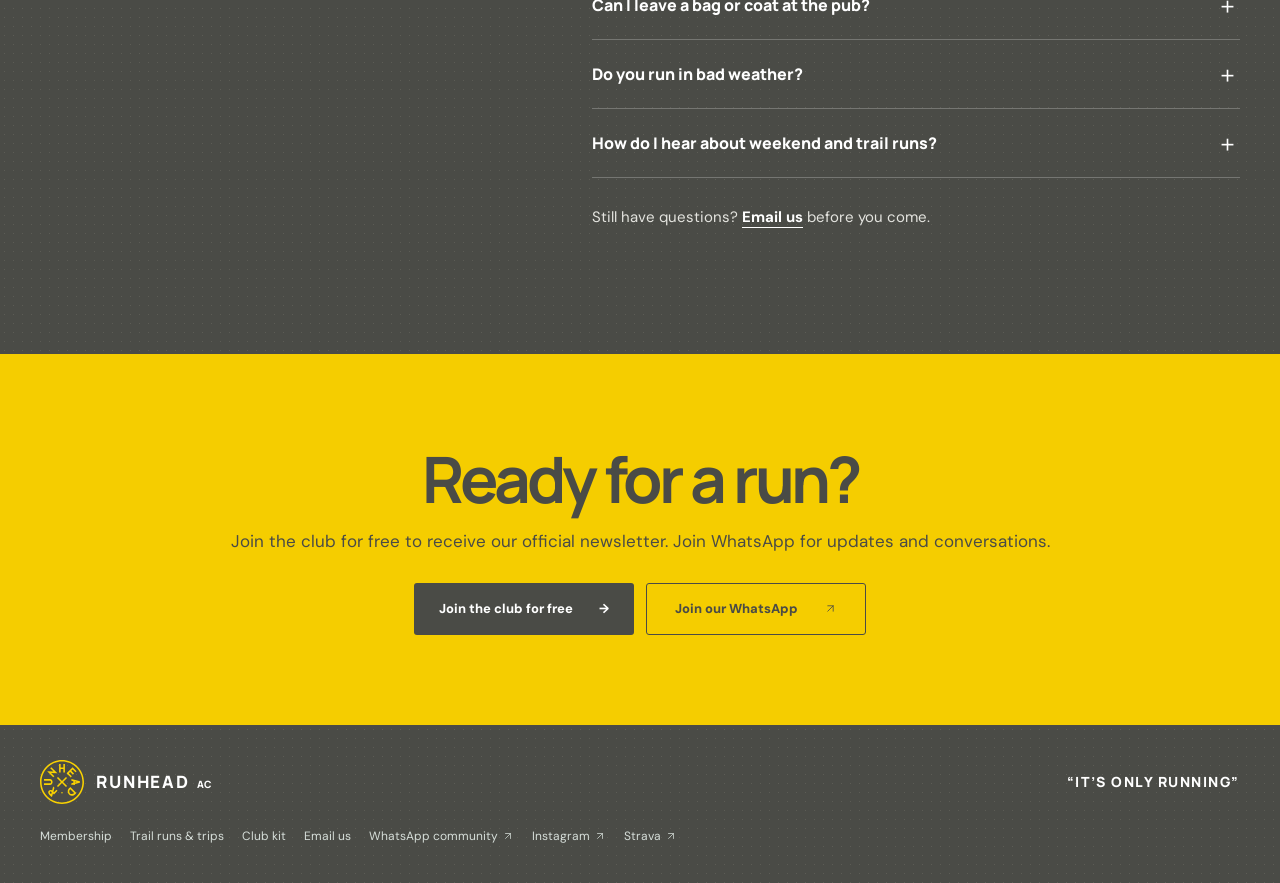
==== commit 92cbad10: "Remove closing CTA eyebrow from homepage" ====
--- a/index.html
+++ b/index.html
@@ -89,7 +89,7 @@
 
     <section class="faq section" aria-labelledby="faq-title"><div class="wrap faq-grid"><div><h2 id="faq-title">FAQs</h2></div><div class="faq-list"><details><summary>Do I need to pay to join a run?</summary><p>No. Club membership and all Runhead runs are free. <a href="membership.html">Join the club</a> to receive the official newsletter. Paid England Athletics registration is optional.</p></details><details><summary>What pace do the groups run?</summary><p>Our pace groups range from 8 to 11 minutes per mile, about 5:00 to 7:00 minutes per kilometre. Ask a run leader which group fits you.</p></details><details><summary>Will I be left behind?</summary><p>We have a no drop policy. We always wait at traffic lights and the top of big hills so everyone can catch their breath. Each group has a leader and normally a tailer to help keep everyone together and safe.</p></details><details><summary>Can I leave a bag or coat at the pub?</summary><p>You can leave a bag or coat at The Old Nun’s Head at your own risk. Keep valuables with you.</p></details><details><summary>Do you run in bad weather?</summary><p>Our runs usually continue in rain. The club does not run when there are weather warnings. Check the WhatsApp community for updates.</p></details><details><summary>How do I hear about weekend and trail runs?</summary><p>Dates and routes vary. The club shares plans in its WhatsApp community.</p></details><p class="faq-aside">Still have questions? <a href="mailto:runhead.ac@gmail.com">Email us</a> before you come.</p></div></div></section>
 
-    <section class="join section" aria-labelledby="join-title"><div class="wrap join-inner"><p class="eyebrow dark-eyebrow">See you out there</p><h2 id="join-title">Ready for a run?</h2><p>Join the club for free to receive our official newsletter. Join WhatsApp for updates and conversations.</p><div class="join-actions"><a class="button button-dark" href="membership.html">Join the club for free <span aria-hidden="true">→</span></a><a class="button button-outline" href="https://chat.whatsapp.com/BFX2EAwOvzrJuNtda4Jina" target="_blank" rel="noopener noreferrer">Join our WhatsApp <svg class="external-arrow" viewBox="0 0 24 24" aria-hidden="true" focusable="false"><path d="M7 17 17 7M7 7h10v10"/></svg></a></div></div></section>
+    <section class="join section" aria-labelledby="join-title"><div class="wrap join-inner"><h2 id="join-title">Ready for a run?</h2><p>Join the club for free to receive our official newsletter. Join WhatsApp for updates and conversations.</p><div class="join-actions"><a class="button button-dark" href="membership.html">Join the club for free <span aria-hidden="true">→</span></a><a class="button button-outline" href="https://chat.whatsapp.com/BFX2EAwOvzrJuNtda4Jina" target="_blank" rel="noopener noreferrer">Join our WhatsApp <svg class="external-arrow" viewBox="0 0 24 24" aria-hidden="true" focusable="false"><path d="M7 17 17 7M7 7h10v10"/></svg></a></div></div></section>
   </main>
   <footer class="site-footer"><div class="wrap footer-inner"><div class="footer-brand"><a class="brand" href="#top" aria-label="Runhead AC, back to top"><img class="brand-logo" src="assets/runhead-logo.svg" width="414" height="414" alt=""><span class="brand-name">RUNHEAD <small>AC</small></span></a><p class="footer-motto">“It’s only running”</p></div><nav class="footer-links" aria-label="Footer"><a href="membership.html">Membership</a><a href="trips.html">Trail runs &amp; trips</a><a href="kit.html">Club kit</a><a href="mailto:runhead.ac@gmail.com">Email us</a><a href="https://chat.whatsapp.com/BFX2EAwOvzrJuNtda4Jina" target="_blank" rel="noopener noreferrer">WhatsApp community <svg class="external-arrow" viewBox="0 0 24 24" aria-hidden="true" focusable="false"><path d="M7 17 17 7M7 7h10v10"/></svg></a><a href="https://www.instagram.com/runhead.ac/" target="_blank" rel="noopener noreferrer">Instagram <svg class="external-arrow" viewBox="0 0 24 24" aria-hidden="true" focusable="false"><path d="M7 17 17 7M7 7h10v10"/></svg></a><a href="https://www.strava.com/clubs/219664" target="_blank" rel="noopener noreferrer">Strava <svg class="external-arrow" viewBox="0 0 24 24" aria-hidden="true" focusable="false"><path d="M7 17 17 7M7 7h10v10"/></svg></a></nav></div></footer>
   <script src="script.js?v=20261118-continuous-logos"></script>
